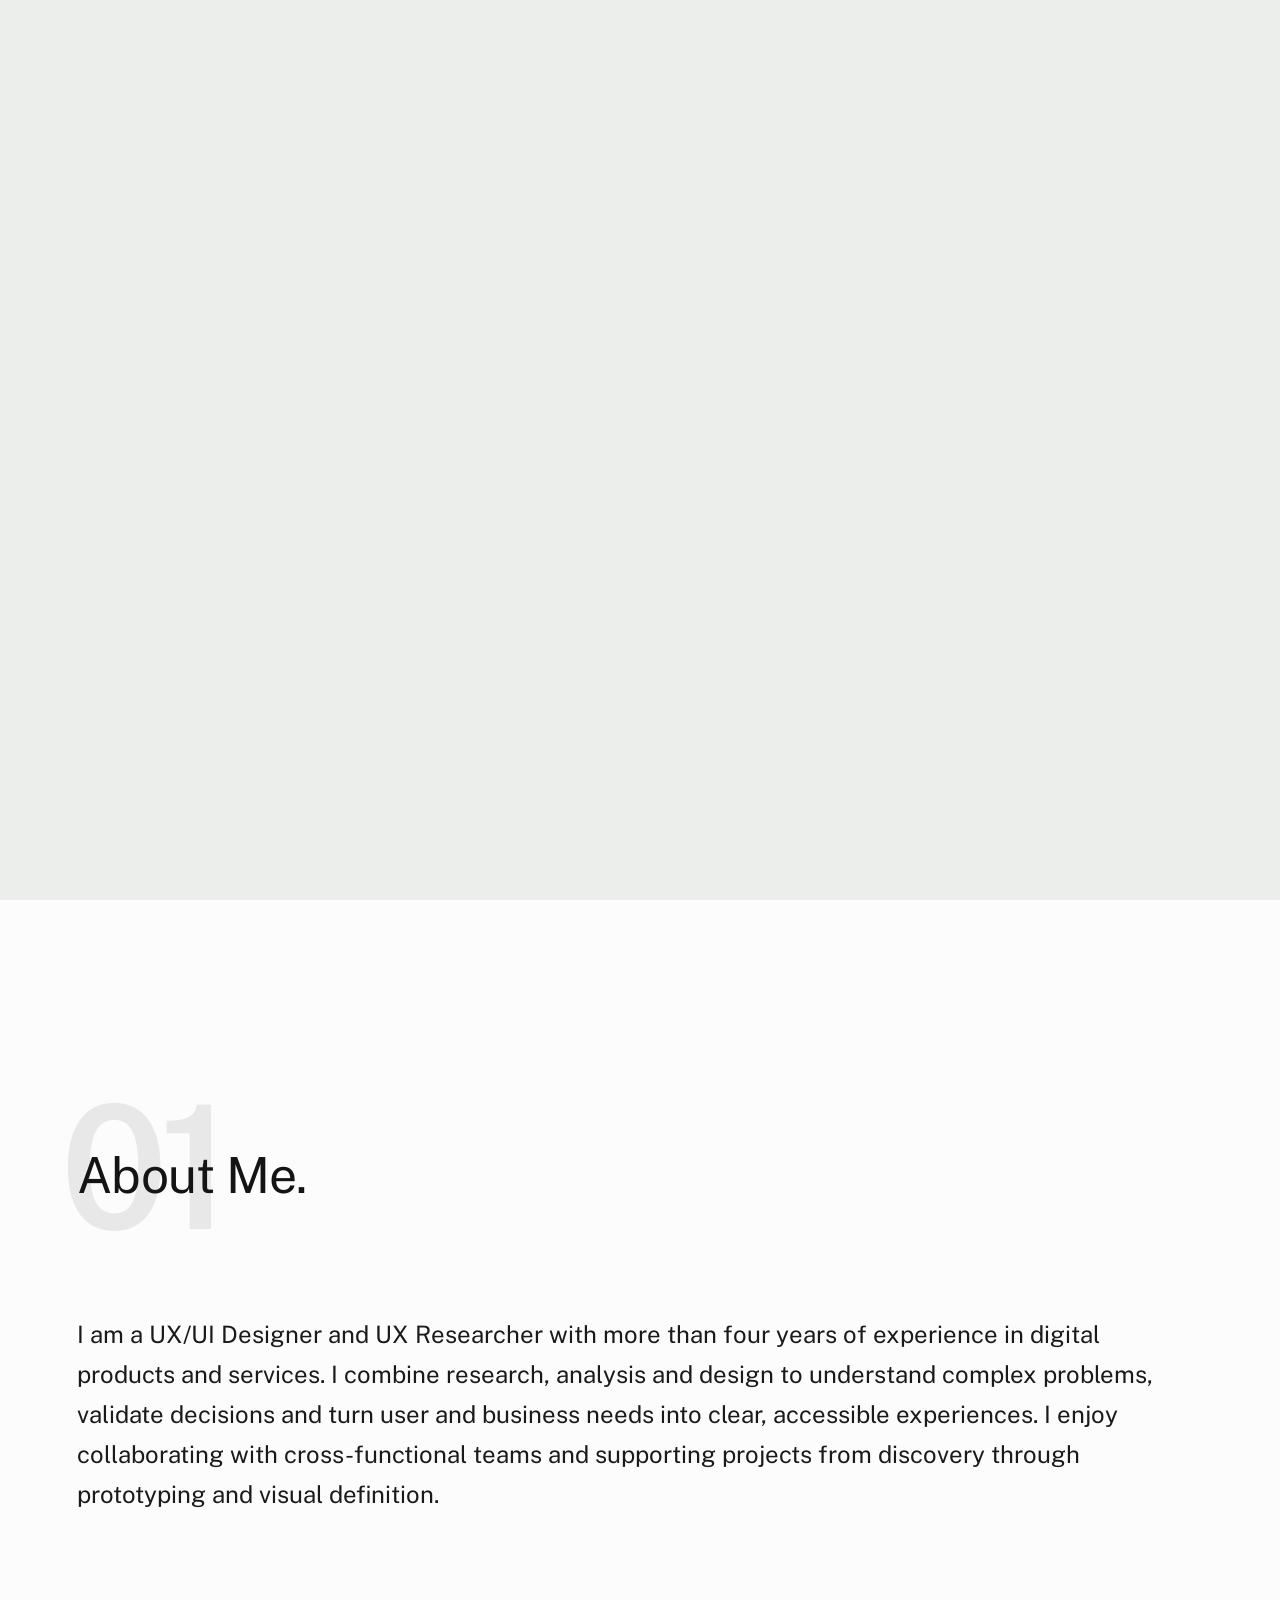
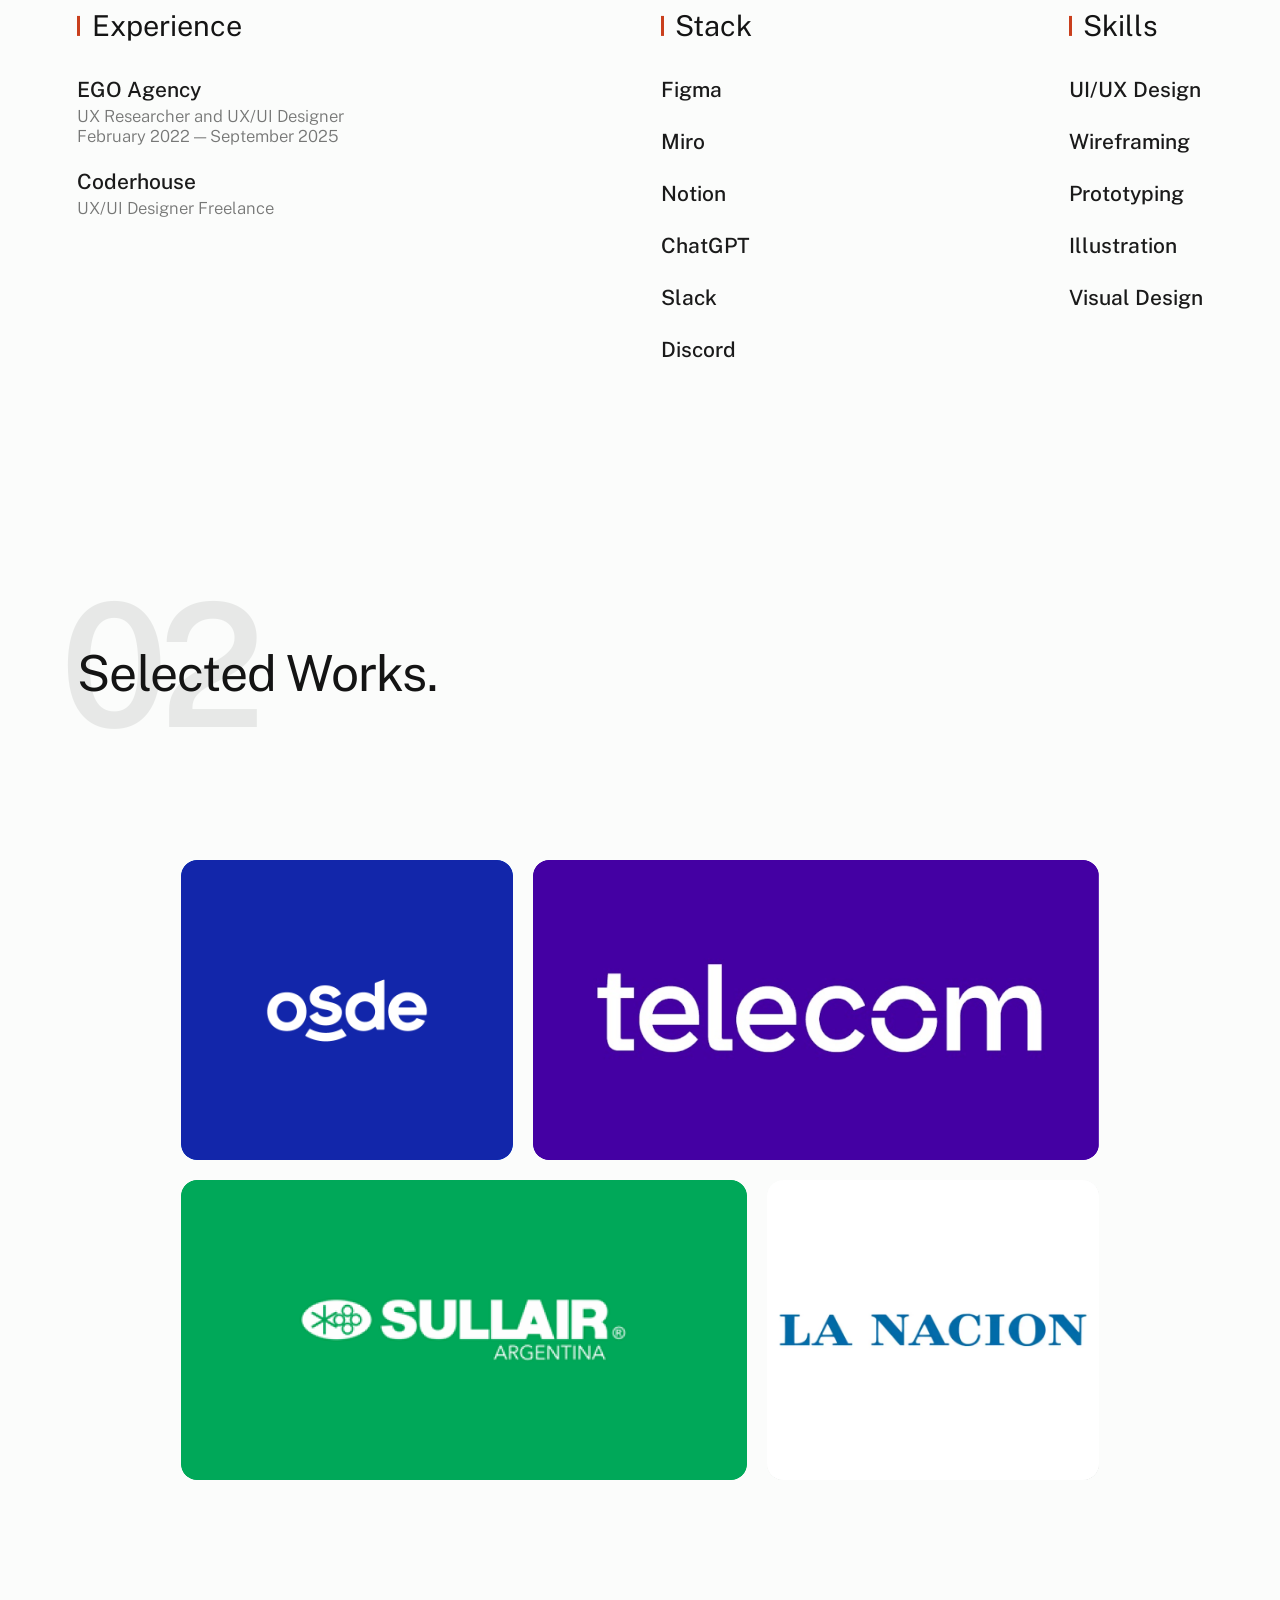
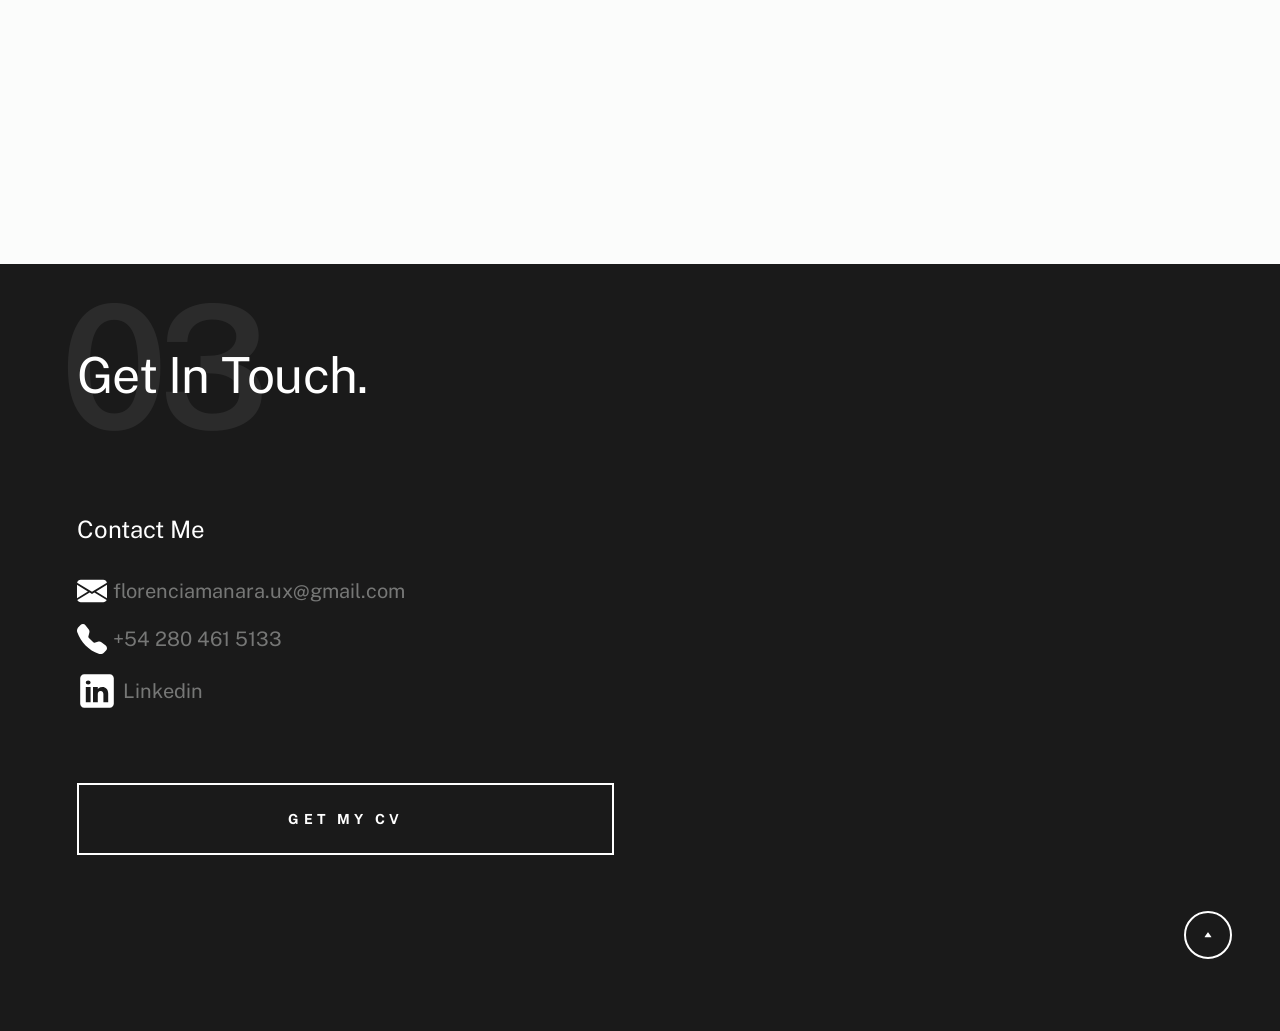
==== index-en.html @ 541b9299 "Agrega portfolio bilingue y actualiza experiencia" ====
<!doctype html>
<html lang="en" class="no-js">
  <head>
    <!--- basic page needs
    ================================================== -->
    <meta charset="utf-8" />
    <meta name="viewport" content="width=device-width, initial-scale=1" />
    <meta name="description" content="Portfolio of Florencia Manara, UX/UI Designer and UX Researcher. Case studies for OSDE, Telecom and Sullair." />
    <title>Florencia Manara — UX/UI Designer and UX Researcher</title>
    <link rel="alternate" hreflang="es" href="index.html" />
    <link rel="alternate" hreflang="en" href="index-en.html" />

    <script>
      document.documentElement.classList.remove("no-js");
      document.documentElement.classList.add("js");
    </script>

    <!-- CSS
    ================================================== -->
    <link rel="stylesheet" href="css/vendor.css" />
    <link rel="stylesheet" href="css/styles.css" />

    <!-- favicons
    ================================================== -->
    <link rel="apple-touch-icon" sizes="180x180" href="apple-touch-icon.png" />
    <link rel="icon" type="image/png" sizes="32x32" href="favicon-32x32.png" />
    <link rel="icon" type="image/png" sizes="16x16" href="favicon-16x16.png" />
    <link rel="manifest" href="site.webmanifest" />
  </head>

  <body id="top">
    <!-- preloader
    ================================================== -->
    <div id="preloader">
      <div id="loader" class="dots-fade">
        <div></div>
        <div></div>
        <div></div>
      </div>
    </div>

    <!-- page wrap
    ================================================== -->
    <div id="page" class="s-pagewrap">
      <!-- # site header 
        ================================================== -->
      <header class="s-header">
        <div class="row s-header__inner">
          <div class="s-header__block">
            <div class="s-header__logo"></div>

            <a class="s-header__menu-toggle" href="#0"><span>Menu</span></a>
          </div>
          <!-- end s-header__block -->

          <nav class="s-header__nav">
            <ul class="s-header__menu-links">
              <li class="current">
                <a class="smoothscroll" href="#intro">Intro</a>
              </li>
              <li><a class="smoothscroll" href="#about">About</a></li>
              <li><a class="smoothscroll" href="#works">Works</a></li>
              <li><a class="smoothscroll" href="#footer">Contact</a></li>
              <li class="language-switch" aria-label="Language"><a href="index.html" lang="es">ES</a><span aria-hidden="true">/</span><a href="index-en.html" lang="en" aria-current="page">EN</a></li>
            </ul>
            <!-- s-header__menu-links -->
          </nav>
          <!-- end s-header__nav -->
        </div>
        <!-- end s-header__inner -->
      </header>
      <!-- end s-header -->

      <!-- # intro
        ================================================== -->
      <section id="intro" class="s-intro target-section">
        <div class="row s-intro__content width-sixteen-col">
          <div class="column lg-12 s-intro__content-inner grid-block grid-16">
            <div class="s-intro__content-text">
              <div class="s-intro__content-pretitle text-pretitle">Hello</div>
              <h1 class="s-intro__content-title">
                I'm Florencia,<br />
                a UX/UI designer <br />
                and UX researcher.
              </h1>

              <div class="s-intro__content-btns">
                <a class="smoothscroll btn" href="#about">More About Me</a>
                <a class="smoothscroll btn btn--stroke" href="#footer"
                  >Get In Touch</a
                >
              </div>
              <!-- s-intro__content-btns -->
            </div>
            <!-- s-intro__content-text -->
          </div>
          <!-- s-intro__content-inner -->
        </div>
        <!-- s-intro__content -->

        <ul class="s-intro__social social-list">
          <li>
            <a href="https://www.linkedin.com/in/florencia-manara-fm/">
              <svg
                xmlns="http://www.w3.org/2000/svg"
                x="0px"
                y="0px"
                width="100"
                height="100"
                viewBox="0 0 50 50"
                style="fill: #ffffff"
              >
                <path
                  d="M41,4H9C6.24,4,4,6.24,4,9v32c0,2.76,2.24,5,5,5h32c2.76,0,5-2.24,5-5V9C46,6.24,43.76,4,41,4z M17,20v19h-6V20H17z M11,14.47c0-1.4,1.2-2.47,3-2.47s2.93,1.07,3,2.47c0,1.4-1.12,2.53-3,2.53C12.2,17,11,15.87,11,14.47z M39,39h-6c0,0,0-9.26,0-10 c0-2-1-4-3.5-4.04h-0.08C27,24.96,26,27.02,26,29c0,0.91,0,10,0,10h-6V20h6v2.56c0,0,1.93-2.56,5.81-2.56 c3.97,0,7.19,2.73,7.19,8.26V39z"
                ></path>
              </svg>
              <span class="u-screen-reader-text">Linkedin</span>
            </a>
          </li>
        </ul>
        <!-- end s-intro__social -->

        <div class="s-intro__content-media">
          <img src="images/portrait.png" alt="" />
        </div>
        <!-- s-intro__content-media -->

        <div class="s-intro__btn-download">
          <a
            href="images/resume_florencia_manara.pdf"
            class="btn btn--stroke btn--large u-fullwidth"
            download="Florencia Manara Resume UX/UI Designer"
            target="_blank"
            >Get My CV</a
          >
        </div>
        <!-- end s-intro__btn-download -->

        <div class="s-intro__scroll-down">
          <a href="#about" class="smoothscroll">
            <div class="scroll-icon">
              <svg
                xmlns="http://www.w3.org/2000/svg"
                width="24"
                height="24"
                viewBox="0 0 24 24"
                style="fill: rgba(0, 0, 0, 1); transform:; msfilter:"
              >
                <path
                  d="M11.178 19.569a.998.998 0 0 0 1.644 0l9-13A.999.999 0 0 0 21 5H3a1.002 1.002 0 0 0-.822 1.569l9 13z"
                ></path>
              </svg>
            </div>
            <span class="scroll-text u-screen-reader-text">Scroll Down</span>
          </a>
        </div>
        <!-- s-intro__scroll-down -->
      </section>
      <!-- end s-intro -->

      <!-- # about
        ================================================== -->
      <section id="about" class="s-about target-section">
        <div class="row s-about__content">
          <div class="column xl-12">
            <div class="section-header" data-num="01">
              <h2 class="text-display-title">About Me.</h2>
            </div>
            <!-- end section-header -->

            <p class="attention-getter">
              I am a UX/UI Designer and UX Researcher with more than four years of experience in digital products and services. I combine research, analysis and design to understand complex problems, validate decisions and turn user and business needs into clear, accessible experiences. I enjoy collaborating with cross-functional teams and supporting projects from discovery through prototyping and visual definition.
            </p>

            <div class="grid-list-items s-about__blocks list_items_skills">
              <div class="grid-list-items__item s-about__block">
                <h4 class="s-about__block-title">Experience</h4>
                <ul class="s-about__list">
                  <li>
                    EGO Agency
                    <span>UX Researcher and UX/UI Designer</span>
                    <span>February 2022 — September 2025</span>
                  </li>
                  <li>
                    Coderhouse
                    <span>UX/UI Designer Freelance</span>
                  </li>
                </ul>
              </div>

              <div class="grid-list-items__item s-about__block">
                <h4 class="s-about__block-title">Stack</h4>

                <ul class="s-about__list">
                  <li>Figma</li>
                  <li>Miro</li>
                  <li>Notion</li>
                  <li>ChatGPT</li>
                  <li>Slack</li>
                  <li>Discord</li>
                </ul>
              </div>

              <div class="grid-list-items__item s-about__block">
                <h4 class="s-about__block-title">Skills</h4>

                <ul class="s-about__list">
                  <li>UI/UX Design</li>
                  <li>Wireframing</li>
                  <li>Prototyping</li>
                  <li>Illustration</li>
                  <li>Visual Design</li>
                </ul>
              </div>
              <!--end s-about__block -->
            </div>
            <!-- grid-list-items -->
          </div>
          <!--end column -->
        </div>
        <!--end s-about__content -->
      </section>
      <!-- end s-about -->

      <!-- # works
        ================================================== -->
      <section id="works" class="s-works target-section">
        <div class="row">
          <div class="column xl-12">
            <div class="section-header" data-num="02">
              <h2 class="text-display-title">Selected Works.</h2>
            </div>
            <!-- end section-header -->
          </div>
        </div>

        <div class="row folio-entries">
          <div class="column entry">
            <a href="osde-en.html" class="entry__link">
              <div class="entry__thumb">
                <img
                  src="images/folio/osde.png"
                  srcset="images/folio/osde.png 1x"
                  alt=""
                />
              </div>
              <div class="entry__info">
                <h4 class="entry__title">Osde</h4>
                <div class="entry__cat">UX/UI Design</div>
              </div>
            </a>
          </div>
          <!-- entry -->

          <div class="column entry">
            <a href="telecom-en.html" class="entry__link">
              <div class="entry__thumb">
                <img
                  src="images/folio/telecom.png"
                  srcset="images/folio/telecom.png 1x"
                  alt=""
                />
              </div>
              <div class="entry__info">
                <h4 class="entry__title">Telecom</h4>
                <div class="entry__cat">UX Design</div>
              </div>
            </a>
          </div>
          <!-- entry -->

          <div class="column entry">
            <a href="sullair-en.html" class="entry__link">
              <div class="entry__thumb">
                <img src="images/folio/sullair.png" alt="" />
              </div>
              <div class="entry__info">
                <h4 class="entry__title">Sullair</h4>
                <div class="entry__cat">UX/UI Design</div>
              </div>
            </a>
          </div>
          <!-- entry -->

          <div class="column entry">
            <a href="https://www.lanacion.com.ar/" class="entry__link">
              <div class="entry__thumb">
                <img src="images/folio/lanacion.png" alt="" />
              </div>
              <div class="entry__info">
                <h4 class="entry__title">La Nacion</h4>
                <div class="entry__cat">UX/UI Design - UX Research</div>
              </div>
            </a>
          </div>
          <!-- entry -->
        </div>
      </section>
      <!-- end s-works -->

      <!-- # footer 
        ================================================== -->
      <footer
        id="footer"
        class="s-footer target-section"
        style="padding-top: 60px"
      >
        <div class="row">
          <div class="column lg-12">
            <div class="section-header light-on-dark" data-num="03">
              <h2 class="text-display-title">Get In Touch.</h2>
            </div>
            <!-- end section-header -->
          </div>
        </div>

        <div class="row s-footer__content">
          <div class="column xl-6 md-12 s-footer__block s-footer__site-links">
            <div class="row">
              <div class="column xl-6 md-6 tab-12">
                <h5>Contact Me</h5>
                <ul class="link-list">
                  <li><a href="mailto:#0"></a></li>
                  <li style="padding-top: 16px">
                    <a
                      href="mailto:florenciamanara.ux@gmail.com"
                      style="display: flex; align-items: center; gap: 6px"
                    >
                      <img
                        src="images/icons/mail.svg"
                        alt="mail-icon"
                        height="30"
                        width="30"
                        display="inline"
                        style="margin-bottom: 0"
                      />
                      <span>florenciamanara.ux@gmail.com</span>
                    </a>
                  </li>
                  <li style="padding-top: 16px">
                    <a
                      href="#0"
                      style="display: flex; align-items: center; gap: 6px"
                    >
                      <img
                        src="images/icons/phone.svg"
                        alt="mail-icon"
                        height="30"
                        width="30"
                        style="margin-bottom: 0"
                      />

                      <span style="white-space: nowrap">+54 280 461 5133</span>
                    </a>
                  </li>
                  <li style="padding-top: 16px">
                    <a
                      href="https://www.linkedin.com/in/florencia-manara-fm/"
                      target="_blank"
                      style="display: flex; align-items: center; gap: 6px"
                    >
                      <svg
                        xmlns="http://www.w3.org/2000/svg"
                        x="0px"
                        y="0px"
                        width="40px"
                        height="40px"
                        viewBox="0 0 50 50"
                        style="fill: #ffffff; display: inline"
                      >
                        <path
                          d="M41,4H9C6.24,4,4,6.24,4,9v32c0,2.76,2.24,5,5,5h32c2.76,0,5-2.24,5-5V9C46,6.24,43.76,4,41,4z M17,20v19h-6V20H17z M11,14.47c0-1.4,1.2-2.47,3-2.47s2.93,1.07,3,2.47c0,1.4-1.12,2.53-3,2.53C12.2,17,11,15.87,11,14.47z M39,39h-6c0,0,0-9.26,0-10 c0-2-1-4-3.5-4.04h-0.08C27,24.96,26,27.02,26,29c0,0.91,0,10,0,10h-6V20h6v2.56c0,0,1.93-2.56,5.81-2.56 c3.97,0,7.19,2.73,7.19,8.26V39z"
                        ></path>
                      </svg>
                      <span>Linkedin</span>
                    </a>
                  </li>
                </ul>
              </div>
            </div>
          </div>
          <!-- end section-footer__site-links -->
        </div>
        <!-- end section-footer__content -->

        <div class="row s-footer__buttons">
          <div class="column xl-6 tab-12">
            <a
              href="images/resume_florencia_manara.pdf"
              class="btn btn--stroke btn--large u-fullwidth"
              download="Florencia Manara Resume UX/UI Designer"
              target="_blank"
              >Get My CV</a
            >
          </div>
        </div>
        <!-- end section-footer__buttons -->

        <div class="ss-go-top">
          <a class="smoothscroll" title="Back to Top" href="#top">
            <svg
              xmlns="http://www.w3.org/2000/svg"
              width="24"
              height="24"
              viewBox="0 0 24 24"
              style="fill: rgba(0, 0, 0, 1); transform:; msfilter:"
            >
              <path
                d="M5.536 21.886a1.004 1.004 0 0 0 1.033-.064l13-9a1 1 0 0 0 0-1.644l-13-9A1 1 0 0 0 5 3v18a1 1 0 0 0 .536.886z"
              ></path>
            </svg>
          </a>
          <span>Back To Top</span>
        </div>
        <!-- end ss-go-top -->
      </footer>
      <!-- end s-footer -->
    </div>
    <!-- end page-wrap -->

    <!-- Java Script
    ================================================== -->
    <script src="js/plugins.js"></script>
    <script src="js/main.js"></script>
  </body>
</html>
---- css/vendor.css ----
/* ===================================================================
 * Hudson Third-party Stylesheets
 * Template Ver. 1.0.0
 * 04-03-2023
 * -------------------------------------------------------------------
 *
 * TOC:
 * # PrismJS 
 * # Swiper
 * # GLightbox
 *
 * ------------------------------------------------------------------- */
 

/* ===================================================================
 * # PrismJS 1.20.0
 *   https://prismjs.com/download.html#themes=prism-okaidia&languages=markup+css+clike+javascript+markup-templating+php 
 *   
 *   okaidia theme for JavaScript, CSS and HTML
 *   Loosely based on Monokai textmate theme by http://www.monokai.nl/
 *   @author ocodia
 * ------------------------------------------------------------------- */
code[class*=language-],
pre[class*=language-] {
    color          : #f8f8f2;
    background     : none;
    text-shadow    : 0 1px rgba(0, 0, 0, 0.3);
    font-family    : var(--font-mono);
    font-size      : calc(var(--text-size) * 0.9444);
    text-align     : left;
    white-space    : pre;
    word-spacing   : normal;
    word-break     : normal;
    word-wrap      : normal;
    line-height    : var(--vspace-1);
    -moz-tab-size  : 4;
    -o-tab-size    : 4;
    tab-size       : 4;
    -webkit-hyphens: none;
    hyphens        : none;
}

/* Code blocks */
pre[class*=language-] {
    padding : var(--vspace-0_5) 0 var(--vspace-1);
    margin  : var(--vspace-1) 0;
    overflow: auto;
}

:not(pre)>code[class*=language-],
pre[class*=language-] {
    background: #272822;
}

/* Inline code */
:not(pre)>code[class*=language-] {
    padding    : 0.1em;
    white-space: normal;
}

.token.comment,
.token.prolog,
.token.doctype,
.token.cdata {
    color: slategray;
}

.token.punctuation {
    color: #f8f8f2;
}

.token.namespace {
    opacity: 0.7;
}

.token.property,
.token.tag,
.token.constant,
.token.symbol,
.token.deleted {
    color: #f92672;
}

.token.boolean,
.token.number {
    color: #ae81ff;
}

.token.selector,
.token.attr-name,
.token.string,
.token.char,
.token.builtin,
.token.inserted {
    color: #a6e22e;
}

.token.operator,
.token.entity,
.token.url,
.language-css .token.string,
.style .token.string,
.token.variable {
    color: #f8f8f2;
}

.token.atrule,
.token.attr-value,
.token.function,
.token.class-name {
    color: #e6db74;
}

.token.keyword {
    color: #66d9ef;
}

.token.regex,
.token.important {
    color: #fd971f;
}

.token.important,
.token.bold {
    font-weight: bold;
}

.token.italic {
    font-style: italic;
}

.token.entity {
    cursor: help;
}


/* ===================================================================
 * # Swiper 6.4.5
 *   Most modern mobile touch slider and framework with hardware accelerated transitions
 *   https://swiperjs.com
 *
 *   Copyright 2014-2020 Vladimir Kharlampidi
 *
 *   Released under the MIT License
 *
 *   Released on: December 18, 2020
 * ------------------------------------------------------------------- */
@font-face {
    font-family: "swiper-icons";
    src        : url("data:application/font-woff;charset=utf-8;base64, [base64]//wADZ2x5ZgAAAywAAADMAAAD2MHtryVoZWFkAAABbAAAADAAAAA2E2+eoWhoZWEAAAGcAAAAHwAAACQC9gDzaG10eAAAAigAAAAZAAAArgJkABFsb2NhAAAC0AAAAFoAAABaFQAUGG1heHAAAAG8AAAAHwAAACAAcABAbmFtZQAAA/gAAAE5AAACXvFdBwlwb3N0AAAFNAAAAGIAAACE5s74hXjaY2BkYGAAYpf5Hu/j+W2+MnAzMYDAzaX6QjD6/4//Bxj5GA8AuRwMYGkAPywL13jaY2BkYGA88P8Agx4j+/8fQDYfA1AEBWgDAIB2BOoAeNpjYGRgYNBh4GdgYgABEMnIABJzYNADCQAACWgAsQB42mNgYfzCOIGBlYGB0YcxjYGBwR1Kf2WQZGhhYGBiYGVmgAFGBiQQkOaawtDAoMBQxXjg/wEGPcYDDA4wNUA2CCgwsAAAO4EL6gAAeNpj2M0gyAACqxgGNWBkZ2D4/wMA+xkDdgAAAHjaY2BgYGaAYBkGRgYQiAHyGMF8FgYHIM3DwMHABGQrMOgyWDLEM1T9/w8UBfEMgLzE////P/5//f/V/xv+r4eaAAeMbAxwIUYmIMHEgKYAYjUcsDAwsLKxc3BycfPw8jEQA/[base64]/uznmfPFBNODM2K7MTQ45YEAZqGP81AmGGcF3iPqOop0r1SPTaTbVkfUe4HXj97wYE+yNwWYxwWu4v1ugWHgo3S1XdZEVqWM7ET0cfnLGxWfkgR42o2PvWrDMBSFj/IHLaF0zKjRgdiVMwScNRAoWUoH78Y2icB/yIY09An6AH2Bdu/UB+yxopYshQiEvnvu0dURgDt8QeC8PDw7Fpji3fEA4z/PEJ6YOB5hKh4dj3EvXhxPqH/SKUY3rJ7srZ4FZnh1PMAtPhwP6fl2PMJMPDgeQ4rY8YT6Gzao0eAEA409DuggmTnFnOcSCiEiLMgxCiTI6Cq5DZUd3Qmp10vO0LaLTd2cjN4fOumlc7lUYbSQcZFkutRG7g6JKZKy0RmdLY680CDnEJ+UMkpFFe1RN7nxdVpXrC4aTtnaurOnYercZg2YVmLN/d/gczfEimrE/fs/bOuq29Zmn8tloORaXgZgGa78yO9/cnXm2BpaGvq25Dv9S4E9+5SIc9PqupJKhYFSSl47+Qcr1mYNAAAAeNptw0cKwkAAAMDZJA8Q7OUJvkLsPfZ6zFVERPy8qHh2YER+3i/BP83vIBLLySsoKimrqKqpa2hp6+jq6RsYGhmbmJqZSy0sraxtbO3sHRydnEMU4uR6yx7JJXveP7WrDycAAAAAAAH//wACeNpjYGRgYOABYhkgZgJCZgZNBkYGLQZtIJsFLMYAAAw3ALgAeNolizEKgDAQBCchRbC2sFER0YD6qVQiBCv/H9ezGI6Z5XBAw8CBK/m5iQQVauVbXLnOrMZv2oLdKFa8Pjuru2hJzGabmOSLzNMzvutpB3N42mNgZGBg4GKQYzBhYMxJLMlj4GBgAYow/P/PAJJhLM6sSoWKfWCAAwDAjgbRAAB42mNgYGBkAIIbCZo5IPrmUn0hGA0AO8EFTQAA") format("woff");
    font-weight: 400;
    font-style : normal;
}

:root {
    --swiper-theme-color: #007aff;
}

.swiper-container {
    margin-left : auto;
    margin-right: auto;
    position    : relative;
    overflow    : hidden;
    list-style  : none;
    padding     : 0;
    /* Fix of Webkit flickering */
    z-index     : 1;
}

.swiper-container-vertical>.swiper-wrapper {
    flex-direction: column;
}

.swiper-wrapper {
    position           : relative;
    width              : 100%;
    height             : 100%;
    z-index            : 1;
    display            : flex;
    transition-property: transform;
    box-sizing         : content-box;
}

.swiper-container-android .swiper-slide,
.swiper-wrapper {
    transform: translate3d(0px, 0, 0);
}

.swiper-container-multirow>.swiper-wrapper {
    flex-wrap: wrap;
}

.swiper-container-multirow-column>.swiper-wrapper {
    flex-wrap     : wrap;
    flex-direction: column;
}

.swiper-container-free-mode>.swiper-wrapper {
    transition-timing-function: ease-out;
    margin                    : 0 auto;
}

.swiper-slide {
    flex-shrink        : 0;
    width              : 100%;
    height             : 100%;
    position           : relative;
    transition-property: transform;
}

.swiper-slide-invisible-blank {
    visibility: hidden;
}

/* Auto Height */
.swiper-container-autoheight,
.swiper-container-autoheight .swiper-slide {
    height: auto;
}

.swiper-container-autoheight .swiper-wrapper {
    align-items        : flex-start;
    transition-property: transform, height;
}

/* 3D Effects */
.swiper-container-3d {
    perspective: 1200px;
}

.swiper-container-3d .swiper-wrapper,
.swiper-container-3d .swiper-slide,
.swiper-container-3d .swiper-slide-shadow-left,
.swiper-container-3d .swiper-slide-shadow-right,
.swiper-container-3d .swiper-slide-shadow-top,
.swiper-container-3d .swiper-slide-shadow-bottom,
.swiper-container-3d .swiper-cube-shadow {
    transform-style: preserve-3d;
}

.swiper-container-3d .swiper-slide-shadow-left,
.swiper-container-3d .swiper-slide-shadow-right,
.swiper-container-3d .swiper-slide-shadow-top,
.swiper-container-3d .swiper-slide-shadow-bottom {
    position      : absolute;
    left          : 0;
    top           : 0;
    width         : 100%;
    height        : 100%;
    pointer-events: none;
    z-index       : 10;
}

.swiper-container-3d .swiper-slide-shadow-left {
    background-image: linear-gradient(to left, rgba(0, 0, 0, 0.5), rgba(0, 0, 0, 0));
}

.swiper-container-3d .swiper-slide-shadow-right {
    background-image: linear-gradient(to right, rgba(0, 0, 0, 0.5), rgba(0, 0, 0, 0));
}

.swiper-container-3d .swiper-slide-shadow-top {
    background-image: linear-gradient(to top, rgba(0, 0, 0, 0.5), rgba(0, 0, 0, 0));
}

.swiper-container-3d .swiper-slide-shadow-bottom {
    background-image: linear-gradient(to bottom, rgba(0, 0, 0, 0.5), rgba(0, 0, 0, 0));
}

/* CSS Mode */
.swiper-container-css-mode>.swiper-wrapper {
    overflow          : auto;
    scrollbar-width   : none;
    /* For Firefox */
    -ms-overflow-style: none;
    /* For Internet Explorer and Edge */
}

.swiper-container-css-mode>.swiper-wrapper::-webkit-scrollbar {
    display: none;
}

.swiper-container-css-mode>.swiper-wrapper>.swiper-slide {
    scroll-snap-align: start start;
}

.swiper-container-horizontal.swiper-container-css-mode>.swiper-wrapper {
    scroll-snap-type: x mandatory;
}

.swiper-container-vertical.swiper-container-css-mode>.swiper-wrapper {
    scroll-snap-type: y mandatory;
}

:root {
    --swiper-navigation-size : 44px;
    /*
    --swiper-navigation-color: var(--swiper-theme-color);
    */
}

.swiper-button-prev,
.swiper-button-next {
    position       : absolute;
    top            : 50%;
    width          : calc(var(--swiper-navigation-size) / 44 * 27);
    height         : var(--swiper-navigation-size);
    margin-top     : calc(-1 * var(--swiper-navigation-size) / 2);
    z-index        : 10;
    cursor         : pointer;
    display        : flex;
    align-items    : center;
    justify-content: center;
    color          : var(--swiper-navigation-color, var(--swiper-theme-color));
}

.swiper-button-prev.swiper-button-disabled,
.swiper-button-next.swiper-button-disabled {
    opacity       : 0.35;
    cursor        : auto;
    pointer-events: none;
}

.swiper-button-prev:after,
.swiper-button-next:after {
    font-family   : swiper-icons;
    font-size     : var(--swiper-navigation-size);
    text-transform: none !important;
    letter-spacing: 0;
    text-transform: none;
    font-variant  : initial;
    line-height   : 1;
}

.swiper-button-prev,
.swiper-container-rtl .swiper-button-next {
    left : 10px;
    right: auto;
}

.swiper-button-prev:after,
.swiper-container-rtl .swiper-button-next:after {
    content: "prev";
}

.swiper-button-next,
.swiper-container-rtl .swiper-button-prev {
    right: 10px;
    left : auto;
}

.swiper-button-next:after,
.swiper-container-rtl .swiper-button-prev:after {
    content: "next";
}

.swiper-button-prev.swiper-button-white,
.swiper-button-next.swiper-button-white {
    --swiper-navigation-color: #ffffff;
}

.swiper-button-prev.swiper-button-black,
.swiper-button-next.swiper-button-black {
    --swiper-navigation-color: #000000;
}

.swiper-button-lock {
    display: none;
}

:root {
    /*
    --swiper-pagination-color: var(--swiper-theme-color);
    */
}

.swiper-pagination {
    position  : absolute;
    text-align: center;
    transition: 300ms opacity;
    transform : translate3d(0, 0, 0);
    z-index   : 10;
}

.swiper-pagination.swiper-pagination-hidden {
    opacity: 0;
}

/* Common Styles */
.swiper-pagination-fraction,
.swiper-pagination-custom,
.swiper-container-horizontal>.swiper-pagination-bullets {
    bottom: 10px;
    left  : 0;
    width : 100%;
}

/* Bullets */
.swiper-pagination-bullets-dynamic {
    overflow : hidden;
    font-size: 0;
}

.swiper-pagination-bullets-dynamic .swiper-pagination-bullet {
    transform: scale(0.33);
    position : relative;
}

.swiper-pagination-bullets-dynamic .swiper-pagination-bullet-active {
    transform: scale(1);
}

.swiper-pagination-bullets-dynamic .swiper-pagination-bullet-active-main {
    transform: scale(1);
}

.swiper-pagination-bullets-dynamic .swiper-pagination-bullet-active-prev {
    transform: scale(0.66);
}

.swiper-pagination-bullets-dynamic .swiper-pagination-bullet-active-prev-prev {
    transform: scale(0.33);
}

.swiper-pagination-bullets-dynamic .swiper-pagination-bullet-active-next {
    transform: scale(0.66);
}

.swiper-pagination-bullets-dynamic .swiper-pagination-bullet-active-next-next {
    transform: scale(0.33);
}

.swiper-pagination-bullet {
    width        : 8px;
    height       : 8px;
    display      : inline-block;
    border-radius: 100%;
    background   : #000;
    opacity      : 0.2;
}

button.swiper-pagination-bullet {
    border            : none;
    margin            : 0;
    padding           : 0;
    box-shadow        : none;
    -webkit-appearance: none;
    -moz-appearance   : none;
    appearance        : none;
}

.swiper-pagination-clickable .swiper-pagination-bullet {
    cursor: pointer;
}

.swiper-pagination-bullet-active {
    opacity   : 1;
    background: var(--swiper-pagination-color, var(--swiper-theme-color));
}

.swiper-container-vertical>.swiper-pagination-bullets {
    right    : 10px;
    top      : 50%;
    transform: translate3d(0px, -50%, 0);
}

.swiper-container-vertical>.swiper-pagination-bullets .swiper-pagination-bullet {
    margin : 6px 0;
    display: block;
}

.swiper-container-vertical>.swiper-pagination-bullets.swiper-pagination-bullets-dynamic {
    top      : 50%;
    transform: translateY(-50%);
    width    : 8px;
}

.swiper-container-vertical>.swiper-pagination-bullets.swiper-pagination-bullets-dynamic .swiper-pagination-bullet {
    display   : inline-block;
    transition: 200ms transform, 200ms top;
}

.swiper-container-horizontal>.swiper-pagination-bullets .swiper-pagination-bullet {
    margin: 0 4px;
}

.swiper-container-horizontal>.swiper-pagination-bullets.swiper-pagination-bullets-dynamic {
    left       : 50%;
    transform  : translateX(-50%);
    white-space: nowrap;
}

.swiper-container-horizontal>.swiper-pagination-bullets.swiper-pagination-bullets-dynamic .swiper-pagination-bullet {
    transition: 200ms transform, 200ms left;
}

.swiper-container-horizontal.swiper-container-rtl>.swiper-pagination-bullets-dynamic .swiper-pagination-bullet {
    transition: 200ms transform, 200ms right;
}

/* Progress */
.swiper-pagination-progressbar {
    background: rgba(0, 0, 0, 0.25);
    position  : absolute;
}

.swiper-pagination-progressbar .swiper-pagination-progressbar-fill {
    background      : var(--swiper-pagination-color, var(--swiper-theme-color));
    position        : absolute;
    left            : 0;
    top             : 0;
    width           : 100%;
    height          : 100%;
    transform       : scale(0);
    transform-origin: left top;
}

.swiper-container-rtl .swiper-pagination-progressbar .swiper-pagination-progressbar-fill {
    transform-origin: right top;
}

.swiper-container-horizontal>.swiper-pagination-progressbar,
.swiper-container-vertical>.swiper-pagination-progressbar.swiper-pagination-progressbar-opposite {
    width : 100%;
    height: 4px;
    left  : 0;
    top   : 0;
}

.swiper-container-vertical>.swiper-pagination-progressbar,
.swiper-container-horizontal>.swiper-pagination-progressbar.swiper-pagination-progressbar-opposite {
    width : 4px;
    height: 100%;
    left  : 0;
    top   : 0;
}

.swiper-pagination-white {
    --swiper-pagination-color: #ffffff;
}

.swiper-pagination-black {
    --swiper-pagination-color: #000000;
}

.swiper-pagination-lock {
    display: none;
}

/* Scrollbar */
.swiper-scrollbar {
    border-radius   : 10px;
    position        : relative;
    -ms-touch-action: none;
    background      : rgba(0, 0, 0, 0.1);
}

.swiper-container-horizontal>.swiper-scrollbar {
    position: absolute;
    left    : 1%;
    bottom  : 3px;
    z-index : 50;
    height  : 5px;
    width   : 98%;
}

.swiper-container-vertical>.swiper-scrollbar {
    position: absolute;
    right   : 3px;
    top     : 1%;
    z-index : 50;
    width   : 5px;
    height  : 98%;
}

.swiper-scrollbar-drag {
    height       : 100%;
    width        : 100%;
    position     : relative;
    background   : rgba(0, 0, 0, 0.5);
    border-radius: 10px;
    left         : 0;
    top          : 0;
}

.swiper-scrollbar-cursor-drag {
    cursor: move;
}

.swiper-scrollbar-lock {
    display: none;
}

.swiper-zoom-container {
    width          : 100%;
    height         : 100%;
    display        : flex;
    justify-content: center;
    align-items    : center;
    text-align     : center;
}

.swiper-zoom-container>img,
.swiper-zoom-container>svg,
.swiper-zoom-container>canvas {
    max-width    : 100%;
    max-height   : 100%;
    -o-object-fit: contain;
    object-fit   : contain;
}

.swiper-slide-zoomed {
    cursor: move;
}

/* Preloader */
:root {
    /*
    --swiper-preloader-color: var(--swiper-theme-color);
    */
}

.swiper-lazy-preloader {
    width           : 42px;
    height          : 42px;
    position        : absolute;
    left            : 50%;
    top             : 50%;
    margin-left     : -21px;
    margin-top      : -21px;
    z-index         : 10;
    transform-origin: 50%;
    animation       : swiper-preloader-spin 1s infinite linear;
    box-sizing      : border-box;
    border          : 4px solid var(--swiper-preloader-color, var(--swiper-theme-color));
    border-radius   : 50%;
    border-top-color: transparent;
}

.swiper-lazy-preloader-white {
    --swiper-preloader-color: #fff;
}

.swiper-lazy-preloader-black {
    --swiper-preloader-color: #000;
}

@keyframes swiper-preloader-spin {
    100% {
        transform: rotate(360deg);
    }
}

/* a11y */
.swiper-container .swiper-notification {
    position      : absolute;
    left          : 0;
    top           : 0;
    pointer-events: none;
    opacity       : 0;
    z-index       : -1000;
}

.swiper-container-fade.swiper-container-free-mode .swiper-slide {
    transition-timing-function: ease-out;
}

.swiper-container-fade .swiper-slide {
    pointer-events     : none;
    transition-property: opacity;
}

.swiper-container-fade .swiper-slide .swiper-slide {
    pointer-events: none;
}

.swiper-container-fade .swiper-slide-active,
.swiper-container-fade .swiper-slide-active .swiper-slide-active {
    pointer-events: auto;
}

.swiper-container-cube {
    overflow: visible;
}

.swiper-container-cube .swiper-slide {
    pointer-events             : none;
    -webkit-backface-visibility: hidden;
    backface-visibility        : hidden;
    z-index                    : 1;
    visibility                 : hidden;
    transform-origin           : 0 0;
    width                      : 100%;
    height                     : 100%;
}

.swiper-container-cube .swiper-slide .swiper-slide {
    pointer-events: none;
}

.swiper-container-cube.swiper-container-rtl .swiper-slide {
    transform-origin: 100% 0;
}

.swiper-container-cube .swiper-slide-active,
.swiper-container-cube .swiper-slide-active .swiper-slide-active {
    pointer-events: auto;
}

.swiper-container-cube .swiper-slide-active,
.swiper-container-cube .swiper-slide-next,
.swiper-container-cube .swiper-slide-prev,
.swiper-container-cube .swiper-slide-next+.swiper-slide {
    pointer-events: auto;
    visibility    : visible;
}

.swiper-container-cube .swiper-slide-shadow-top,
.swiper-container-cube .swiper-slide-shadow-bottom,
.swiper-container-cube .swiper-slide-shadow-left,
.swiper-container-cube .swiper-slide-shadow-right {
    z-index                    : 0;
    -webkit-backface-visibility: hidden;
    backface-visibility        : hidden;
}

.swiper-container-cube .swiper-cube-shadow {
    position  : absolute;
    left      : 0;
    bottom    : 0px;
    width     : 100%;
    height    : 100%;
    background: #000;
    opacity   : 0.6;
    filter    : blur(50px);
    z-index   : 0;
}

.swiper-container-flip {
    overflow: visible;
}

.swiper-container-flip .swiper-slide {
    pointer-events             : none;
    -webkit-backface-visibility: hidden;
    backface-visibility        : hidden;
    z-index                    : 1;
}

.swiper-container-flip .swiper-slide .swiper-slide {
    pointer-events: none;
}

.swiper-container-flip .swiper-slide-active,
.swiper-container-flip .swiper-slide-active .swiper-slide-active {
    pointer-events: auto;
}

.swiper-container-flip .swiper-slide-shadow-top,
.swiper-container-flip .swiper-slide-shadow-bottom,
.swiper-container-flip .swiper-slide-shadow-left,
.swiper-container-flip .swiper-slide-shadow-right {
    z-index                    : 0;
    -webkit-backface-visibility: hidden;
    backface-visibility        : hidden;
}


/* ==========================================================================
 * # GLightbox
 *
 * GLightbox 3.2.0
 * https://biati-digital.github.io/glightbox/
 * -------------------------------------------------------------------------- 
 */
.glightbox-container {
    width                      : 100%;
    height                     : 100%;
    position                   : fixed;
    top                        : 0;
    left                       : 0;
    z-index                    : 999999 !important;
    overflow                   : hidden;
    touch-action               : none;
    -webkit-text-size-adjust   : 100%;
    -moz-text-size-adjust      : 100%;
    text-size-adjust           : 100%;
    -webkit-backface-visibility: hidden;
    backface-visibility        : hidden;
    outline                    : none;
}

.glightbox-container.inactive {
    display: none;
}

.glightbox-container .gcontainer {
    position: relative;
    width   : 100%;
    height  : 100%;
    z-index : 9999;
    overflow: hidden;
}

.glightbox-container .gslider {
    transition     : transform 0.4s ease;
    height         : 100%;
    left           : 0;
    top            : 0;
    width          : 100%;
    position       : relative;
    overflow       : hidden;
    display        : flex !important;
    justify-content: center;
    align-items    : center;
    transform      : translate3d(0, 0, 0);
}

.glightbox-container .gslide {
    width              : 100%;
    position           : absolute;
    -webkit-user-select: none;
    -moz-user-select   : none;
    user-select        : none;
    display            : flex;
    align-items        : center;
    justify-content    : center;
    opacity            : 0;
}

.glightbox-container .gslide.current {
    opacity : 1;
    z-index : 99999;
    position: relative;
}

.glightbox-container .gslide.prev {
    opacity: 1;
    z-index: 9999;
}

.glightbox-container .gslide-inner-content {
    width: 100%;
}

.glightbox-container .ginner-container {
    position       : relative;
    width          : 100%;
    display        : flex;
    justify-content: center;
    flex-direction : column;
    max-width      : 100%;
    margin         : auto;
    height         : 100vh;
}

.glightbox-container .ginner-container.gvideo-container {
    width: 100%;
}

.glightbox-container .ginner-container.desc-bottom,
.glightbox-container .ginner-container.desc-top {
    flex-direction: column;
}

.glightbox-container .ginner-container.desc-left,
.glightbox-container .ginner-container.desc-right {
    max-width: 100% !important;
}

.gslide iframe,
.gslide video {
    outline                   : none !important;
    border                    : none;
    min-height                : 165px;
    -webkit-overflow-scrolling: touch;
    touch-action              : auto;
}

.gslide:not(.current) {
    pointer-events: none;
}

.gslide-image {
    align-items: center;
}

.gslide-image img {
    max-height         : 100vh;
    display            : block;
    padding            : 0;
    float              : none;
    outline            : none;
    border             : none;
    -webkit-user-select: none;
    -moz-user-select   : none;
    user-select        : none;
    max-width          : 100vw;
    width              : auto;
    height             : auto;
    -o-object-fit      : cover;
    object-fit         : cover;
    touch-action       : none;
    margin             : auto;
    min-width          : 200px;
}

.desc-top .gslide-image img,
.desc-bottom .gslide-image img {
    width: auto;
}

.desc-left .gslide-image img,
.desc-right .gslide-image img {
    width    : auto;
    max-width: 100%;
}

.gslide-image img.zoomable {
    position: relative;
}

.gslide-image img.dragging {
    cursor    : grabbing !important;
    transition: none;
}

.gslide-video {
    position : relative;
    max-width: 100vh;
    width    : 100% !important;
}

.gslide-video .plyr__poster-enabled.plyr--loading .plyr__poster {
    display: none;
}

.gslide-video .gvideo-wrapper {
    width       : 100%;
    /* max-width: 160vmin; */
    margin      : auto;
}

.gslide-video::before {
    content   : "";
    position  : absolute;
    width     : 100%;
    height    : 100%;
    background: rgba(255, 0, 0, 0.34);
    display   : none;
}

.gslide-video.playing::before {
    display: none;
}

.gslide-video.fullscreen {
    max-width: 100% !important;
    min-width: 100%;
    height   : 75vh;
}

.gslide-video.fullscreen video {
    max-width: 100% !important;
    width    : 100% !important;
}

.gslide-inline {
    background: #fff;
    text-align: left;
    max-height: calc(100vh - 40px);
    overflow  : auto;
    max-width : 100%;
    margin    : auto;
}

.gslide-inline .ginlined-content {
    padding: 20px;
    width  : 100%;
}

.gslide-inline .dragging {
    cursor    : grabbing !important;
    transition: none;
}

.ginlined-content {
    overflow: auto;
    display : block !important;
    opacity : 1;
}

.gslide-external {
    display   : flex;
    width     : 100%;
    min-width : 100%;
    background: #fff;
    padding   : 0;
    overflow  : auto;
    max-height: 75vh;
    height    : 100%;
}

.gslide-media {
    display: flex;
    width  : auto;
}

.zoomed .gslide-media {
    box-shadow: none !important;
}

.desc-top .gslide-media,
.desc-bottom .gslide-media {
    margin        : 0 auto;
    flex-direction: column;
}

.gslide-description {
    position: relative;
    flex    : 1 0 100%;
}

.gslide-description.description-left,
.gslide-description.description-right {
    max-width: 100%;
}

.gslide-description.description-bottom,
.gslide-description.description-top {
    margin: 0 auto;
    width : 100%;
}

.gslide-description p {
    margin-bottom: 12px;
}

.gslide-description p:last-child {
    margin-bottom: 0;
}

.zoomed .gslide-description {
    display: none;
}

.glightbox-button-hidden {
    display: none;
}

/*
 * Description for mobiles
 * something like facebook does the description
 * for the photos
*/
.glightbox-mobile .glightbox-container .gslide-description {
    height        : auto !important;
    width         : 100%;
    position      : absolute;
    bottom        : 0;
    padding       : 19px 11px;
    max-width     : 100vw !important;
    order         : 2 !important;
    max-height    : 78vh;
    overflow      : auto !important;
    background    : linear-gradient(to bottom, rgba(0, 0, 0, 0) 0%, rgba(0, 0, 0, 0.75) 100%);
    transition    : opacity 0.3s linear;
    padding-bottom: 50px;
}

.glightbox-mobile .glightbox-container .gslide-title {
    color    : #fff;
    font-size: 1em;
}

.glightbox-mobile .glightbox-container .gslide-desc {
    color: #a1a1a1;
}

.glightbox-mobile .glightbox-container .gslide-desc a {
    color      : #fff;
    font-weight: bold;
}

.glightbox-mobile .glightbox-container .gslide-desc * {
    color: inherit;
}

.glightbox-mobile .glightbox-container .gslide-desc .desc-more {
    color  : #fff;
    opacity: 0.4;
}

.gdesc-open .gslide-media {
    transition: opacity 0.5s ease;
    opacity   : 0.4;
}

.gdesc-open .gdesc-inner {
    padding-bottom: 30px;
}

.gdesc-closed .gslide-media {
    transition: opacity 0.5s ease;
    opacity   : 1;
}

.greset {
    transition: all 0.3s ease;
}

.gabsolute {
    position: absolute;
}

.grelative {
    position: relative;
}

.glightbox-desc {
    display: none !important;
}

.glightbox-open {
    overflow: hidden;
}

.gloader {
    height            : 25px;
    width             : 25px;
    animation         : lightboxLoader 0.8s infinite linear;
    border            : 2px solid #fff;
    border-right-color: transparent;
    border-radius     : 50%;
    position          : absolute;
    display           : block;
    z-index           : 9999;
    left              : 0;
    right             : 0;
    margin            : 0 auto;
    top               : 47%;
}

.goverlay {
    width      : 100%;
    height     : calc(100vh + 1px);
    position   : fixed;
    top        : -1px;
    left       : 0;
    background : #000;
    will-change: opacity;
}

.glightbox-mobile .goverlay {
    background: #000;
}

.gprev,
.gnext,
.gclose {
    z-index        : 99999;
    cursor         : pointer;
    width          : 26px;
    height         : 44px;
    border         : none;
    display        : flex;
    justify-content: center;
    align-items    : center;
    flex-direction : column;
}

.gprev svg,
.gnext svg,
.gclose svg {
    display: block;
    width  : 25px;
    height : auto;
    margin : 0;
    padding: 0;
}

.gprev.disabled,
.gnext.disabled,
.gclose.disabled {
    opacity: 0.2;
}

.gprev .garrow,
.gnext .garrow,
.gclose .garrow {
    stroke: #fff;
}

.gbtn.focused {
    outline: 2px solid #0f3d81;
}

iframe.wait-autoplay {
    opacity: 0;
}

.glightbox-closing .gnext,
.glightbox-closing .gprev,
.glightbox-closing .gclose {
    opacity: 0 !important;
}

/*Skin */
.glightbox-clean .gslide-description {
    background: #fff;
}

.glightbox-clean .gdesc-inner {
    padding: 22px 20px;
}

.glightbox-clean .gslide-title {
    font-size    : 1em;
    font-weight  : normal;
    font-family  : arial;
    color        : #000;
    margin-bottom: 19px;
    line-height  : 1.4em;
}

.glightbox-clean .gslide-desc {
    font-size    : 0.86em;
    margin-bottom: 0;
    font-family  : arial;
    line-height  : 1.4em;
}

.glightbox-clean .gslide-video {
    background: #000;
}

.glightbox-clean .gprev,
.glightbox-clean .gnext,
.glightbox-clean .gclose {
    background-color: rgba(0, 0, 0, 0.75);
    border-radius   : 4px;
}

.glightbox-clean .gprev path,
.glightbox-clean .gnext path,
.glightbox-clean .gclose path {
    fill: #fff;
}

.glightbox-clean .gprev {
    position: absolute;
    top     : -100%;
    left    : 30px;
    width   : 40px;
    height  : 50px;
}

.glightbox-clean .gnext {
    position: absolute;
    top     : -100%;
    right   : 30px;
    width   : 40px;
    height  : 50px;
}

.glightbox-clean .gclose {
    width   : 35px;
    height  : 35px;
    top     : 15px;
    right   : 10px;
    position: absolute;
}

.glightbox-clean .gclose svg {
    width : 18px;
    height: auto;
}

.glightbox-clean .gclose:hover {
    opacity: 1;
}

/*CSS Animations*/
.gfadeIn {
    animation: gfadeIn 0.5s ease;
}

.gfadeOut {
    animation: gfadeOut 0.5s ease;
}

.gslideOutLeft {
    animation: gslideOutLeft 0.3s ease;
}

.gslideInLeft {
    animation: gslideInLeft 0.3s ease;
}

.gslideOutRight {
    animation: gslideOutRight 0.3s ease;
}

.gslideInRight {
    animation: gslideInRight 0.3s ease;
}

.gzoomIn {
    animation: gzoomIn 0.5s ease;
}

.gzoomOut {
    animation: gzoomOut 0.5s ease;
}

@keyframes lightboxLoader {
    0% {
        transform: rotate(0deg);
    }

    100% {
        transform: rotate(360deg);
    }
}

@keyframes gfadeIn {
    from {
        opacity: 0;
    }

    to {
        opacity: 1;
    }
}

@keyframes gfadeOut {
    from {
        opacity: 1;
    }

    to {
        opacity: 0;
    }
}

@keyframes gslideInLeft {
    from {
        opacity  : 0;
        transform: translate3d(-60%, 0, 0);
    }

    to {
        visibility: visible;
        transform : translate3d(0, 0, 0);
        opacity   : 1;
    }
}

@keyframes gslideOutLeft {
    from {
        opacity   : 1;
        visibility: visible;
        transform : translate3d(0, 0, 0);
    }

    to {
        transform : translate3d(-60%, 0, 0);
        opacity   : 0;
        visibility: hidden;
    }
}

@keyframes gslideInRight {
    from {
        opacity   : 0;
        visibility: visible;
        transform : translate3d(60%, 0, 0);
    }

    to {
        transform: translate3d(0, 0, 0);
        opacity  : 1;
    }
}

@keyframes gslideOutRight {
    from {
        opacity   : 1;
        visibility: visible;
        transform : translate3d(0, 0, 0);
    }

    to {
        transform: translate3d(60%, 0, 0);
        opacity  : 0;
    }
}

@keyframes gzoomIn {
    from {
        opacity  : 0;
        transform: scale3d(0.3, 0.3, 0.3);
    }

    to {
        opacity: 1;
    }
}

@keyframes gzoomOut {
    from {
        opacity: 1;
    }

    50% {
        opacity  : 0;
        transform: scale3d(0.3, 0.3, 0.3);
    }

    to {
        opacity: 0;
    }
}

@media (min-width: 769px) {
    .glightbox-container .ginner-container {
        width         : auto;
        height        : auto;
        flex-direction: row;
    }

    .glightbox-container .ginner-container.desc-top .gslide-description {
        order: 0;
    }

    .glightbox-container .ginner-container.desc-top .gslide-image,
    .glightbox-container .ginner-container.desc-top .gslide-image img {
        order: 1;
    }

    .glightbox-container .ginner-container.desc-left .gslide-description {
        order: 0;
    }

    .glightbox-container .ginner-container.desc-left .gslide-image {
        order: 1;
    }

    .gslide-image img {
        max-height: 97vh;
        max-width : 100%;
    }

    .gslide-image img.zoomable {
        cursor: zoom-in;
    }

    .zoomed .gslide-image img.zoomable {
        cursor: grab;
    }

    .gslide-inline {
        max-height: 95vh;
    }

    .gslide-external {
        max-height: 100vh;
    }

    .gslide-description.description-left,
    .gslide-description.description-right {
        max-width: 275px;
    }

    .glightbox-open {
        height: auto;
    }

    .goverlay {
        background: rgba(0, 0, 0, 0.92);
    }

    .glightbox-clean .gslide-media {
        box-shadow: 1px 2px 9px 0px rgba(0, 0, 0, 0.65);
    }

    .glightbox-clean .description-left .gdesc-inner,
    .glightbox-clean .description-right .gdesc-inner {
        position  : absolute;
        height    : 100%;
        overflow-y: auto;
    }

    .glightbox-clean .gprev,
    .glightbox-clean .gnext,
    .glightbox-clean .gclose {
        background-color: rgba(0, 0, 0, 0.32);
    }

    .glightbox-clean .gprev:hover,
    .glightbox-clean .gnext:hover,
    .glightbox-clean .gclose:hover {
        background-color: rgba(0, 0, 0, 0.7);
    }

    .glightbox-clean .gprev {
        top: 45%;
    }

    .glightbox-clean .gnext {
        top: 45%;
    }
}

@media (min-width: 992px) {
    .glightbox-clean .gclose {
        right: 24px;
    }
}

@media screen and (max-height: 420px) {
    .goverlay {
        background: #000;
    }
}
---- css/styles.css ----
@charset "UTF-8";

/* =================================================================== 
 * Hudson Main Stylesheet
 * Template Ver. 1.0.0
 * 04-03-2023
 * ------------------------------------------------------------------
 *
 * TOC:
 * # SETTINGS
 *      ## fonts 
 *      ## colors
 *      ## spacing and typescale
 *      ## grid variables
 * # CSS RESET
 * # GRID
 * # BASE SETUP
 * # UTILITY CLASSES
 * # TYPOGRAPHY 
 *      ## base type styles
 *      ## additional typography & helper classes
 *      ## lists
 *      ## media 
 *      ## spacing
 * # PRELOADER
 *      ## page loaded
 * # FORM 
 *      ## style placeholder text
 * # BUTTONS
 * # TABLE
 * # COMPONENTS
 *      ## pagination
 *      ## alert box 
 *      ## skillbars
 *      ## stats tabs
 * # PROJECT-WIDE SHARED STYLES
 *      ## section header
 *      ## social list
 *      ## swiper overrides
 *      ## glightbox overrides
 * # GRID-BASED LAYOUTS
 *      ## grid block
 *      ## list grid
 * # PAGE WRAP
 * # SITE HEADER
 *      ## logo
 *      ## main navigation
 *      ## mobile menu toggle
 * # INTRO
 *      ## intro content
 *      ## intro btn cv download
 *      ## intro social
 *      ## intro scroll down
 *      ## intro transitions
 * # ABOUT
 *      ## about blocks
 * # WORKS
 *      ## folio entries 
 *      ## testimonials
 * # NUMBERS
 * # FOOTER
 *      ## copyright
 *      ## go top
 *
 * ------------------------------------------------------------------ */

/* ===================================================================
 * # SETTINGS
 *
 *
 * ------------------------------------------------------------------- */

/* ------------------------------------------------------------------- 
 * ## fonts 
 * ------------------------------------------------------------------- */
@import url("https://fonts.googleapis.com/css2?family=Castoro:ital@0;1&family=Public+Sans:ital,wght@0,300;0,400;0,500;0,600;0,700;1,300;1,400;1,500;1,600;1,700&display=swap");

:root {
  --font-1: "Public Sans", Sans-serif;
  --font-2: "Castoro", Serif;

  /* monospace
   */
  --font-mono: Consolas, "Andale Mono", Courier, "Courier New", monospace;
}

/* ------------------------------------------------------------------- 
 * ## colors
 * ------------------------------------------------------------------- */
:root {
  /* color-1(#C73E1D)
   * color-2(#2F352B)
   * color-3(#1A1A1A)
   */
  --color-1: hsla(12, 75%, 45%, 1);
  --color-2: hsla(96, 10%, 19%, 1);
  --color-3: hsla(0, 0%, 10%, 1);

  /* theme color variations
   */
  --color-1-lightest: hsla(12, 75%, 75%, 1);
  --color-1-lighter: hsla(12, 75%, 65%, 1);
  --color-1-light: hsla(12, 75%, 55%, 1);
  --color-1-dark: hsla(12, 75%, 35%, 1);
  --color-1-darker: hsla(12, 75%, 25%, 1);
  --color-1-darkest: hsla(12, 75%, 15%, 1);

  --color-2-lightest: hsla(96, 10%, 49%, 1);
  --color-2-lighter: hsla(96, 10%, 39%, 1);
  --color-2-light: hsla(96, 10%, 29%, 1);
  --color-2-dark: hsla(96, 10%, 10%, 1);
  --color-2-darker: hsla(96, 10%, 1%, 1);

  --color-3-light: hsla(0, 0%, 16%, 1);
  --color-3-dark: hsla(0, 0%, 8%, 1);

  /* feedback colors
   * color-error(#ffd1d2), color-success(#c8e675), 
   * color-info(#d7ecfb), color-notice(#fff099)
   */
  --color-error: hsla(359, 100%, 91%, 1);
  --color-success: hsla(76, 69%, 68%, 1);
  --color-info: hsla(205, 82%, 91%, 1);
  --color-notice: hsla(51, 100%, 80%, 1);
  --color-error-content: hsla(359, 50%, 50%, 1);
  --color-success-content: hsla(76, 29%, 28%, 1);
  --color-info-content: hsla(205, 32%, 31%, 1);
  --color-notice-content: hsla(51, 30%, 30%, 1);

  /* neutrals
   * generated using 
   * Tint & Shade Generator 
   * (https://maketintsandshades.com/)
   */
  --color-black: #000000;
  --color-gray-19: #181818;
  --color-gray-18: #2f302f;
  --color-gray-17: #474747;
  --color-gray-16: #5e5f5e;
  --color-gray-15: #767776;
  --color-gray-14: #8e8f8e;
  --color-gray-13: #a5a7a5;
  --color-gray-12: #bdbebd;
  --color-gray-11: #d4d6d4;
  --color-gray-10: #eceeec;
  --color-gray-9: #eef0ee;
  --color-gray-8: #f0f1f0;
  --color-gray-7: #f2f3f2;
  --color-gray-6: #f4f5f4;
  --color-gray-5: #f6f7f6;
  --color-gray-4: #f7f8f7;
  --color-gray-3: #f9faf9;
  --color-gray-2: #fbfcfb;
  --color-gray-1: #fbfcfb;
  --color-white: #ffffff;

  /* text
   */
  --color-text: var(--color-gray-19);
  --color-text-dark: var(--color-3-dark);
  --color-text-light: var(--color-gray-15);
  --color-placeholder: var(--color-gray-13);

  /* link
   */
  --color-link: var(--color-1);
  --color-link-hover: var(--color-2-lighter);
  --color-link-active: var(--color-2-lighter);

  /* buttons
   */
  --color-btn: var(--color-gray-10);
  --color-btn-text: var(--color-text);
  --color-btn-hover: var(--color-gray-11);
  --color-btn-hover-text: var(--color-text);
  --color-btn-primary: var(--color-1);
  --color-btn-primary-text: var(--color-white);
  --color-btn-primary-hover: var(--color-1-light);
  --color-btn-primary-hover-text: var(--color-white);
  --color-btn-stroke: var(--color-text-dark);
  --color-btn-stroke-text: var(--color-text-dark);
  --color-btn-stroke-hover: var(--color-text-dark);
  --color-btn-stroke-hover-text: var(--color-white);

  /* preloader
   */
  --color-preloader-bg: var(--color-gray-10);
  --color-loader: var(--color-3);
  --color-loader-light: var(--color-gray-14);

  /* others
   */
  --color-body-bg: var(--color-gray-1);
  --color-border: rgba(0, 0, 0, 0.1);
  --border-radius: 5px;
}

/* ------------------------------------------------------------------- 
 * ## spacing and typescale
 * ------------------------------------------------------------------- */
:root {
  /* spacing
   * base font size: 20px 
   * vertical space unit : 32px
   */
  --base-size: 62.5%;
  --multiplier: 1;
  --base-font-size: calc(2rem * var(--multiplier));
  --space: calc(3.2rem * var(--multiplier));

  /* vertical spacing 
   */
  --vspace-0_125: calc(0.125 * var(--space));
  --vspace-0_25: calc(0.25 * var(--space));
  --vspace-0_375: calc(0.375 * var(--space));
  --vspace-0_5: calc(0.5 * var(--space));
  --vspace-0_625: calc(0.625 * var(--space));
  --vspace-0_75: calc(0.75 * var(--space));
  --vspace-0_875: calc(0.875 * var(--space));
  --vspace-1: calc(var(--space));
  --vspace-1_25: calc(1.25 * var(--space));
  --vspace-1_5: calc(1.5 * var(--space));
  --vspace-1_75: calc(1.75 * var(--space));
  --vspace-2: calc(2 * var(--space));
  --vspace-2_5: calc(2.5 * var(--space));
  --vspace-3: calc(3 * var(--space));
  --vspace-3_5: calc(3.5 * var(--space));
  --vspace-4: calc(4 * var(--space));
  --vspace-4_5: calc(4.5 * var(--space));
  --vspace-5: calc(5 * var(--space));
  --vspace-5_5: calc(5.5 * var(--space));
  --vspace-6: calc(6 * var(--space));
  --vspace-6_5: calc(6.5 * var(--space));
  --vspace-7: calc(7 * var(--space));
  --vspace-7_5: calc(7.5 * var(--space));
  --vspace-8: calc(8 * var(--space));
  --vspace-8_5: calc(8.5 * var(--space));
  --vspace-9: calc(9 * var(--space));
  --vspace-9_5: calc(9.5 * var(--space));
  --vspace-10: calc(10 * var(--space));

  /* type scale
   * ratio 1        :2 | base: 20px
   * -------------------------------------------------------
   *
   * --text-huge-3    = (148.60px)
   * --text-huge-2    = (123.83px)
   * --text-huge-1    = (103.20px)
   * --text-display-3 = (86.00px)
   * --text-display-2 = (71.66px)
   * --text-display-1 = (59.72px)
   * --text-xxxl      = (49.77px)
   * --text-xxl       = (41.47px)
   * --text-xl        = (34.56px)
   * --text-lg        = (28.80px)
   * --text-md        = (24.00px)
   * --text-size      = (20.00px) BASE
   * --text-sm        = (16.67px)
   * --text-xs        = (13.89px)
   *
   * ---------------------------------------------------------
   */
  --text-scale-ratio: 1.2;
  --text-size: var(--base-font-size);
  --text-xs: calc(
    (var(--text-size) / var(--text-scale-ratio)) / var(--text-scale-ratio)
  );
  --text-sm: calc(var(--text-xs) * var(--text-scale-ratio));
  --text-md: calc(
    var(--text-sm) * var(--text-scale-ratio) * var(--text-scale-ratio)
  );
  --text-lg: calc(var(--text-md) * var(--text-scale-ratio));
  --text-xl: calc(var(--text-lg) * var(--text-scale-ratio));
  --text-xxl: calc(var(--text-xl) * var(--text-scale-ratio));
  --text-xxxl: calc(var(--text-xxl) * var(--text-scale-ratio));
  --text-display-1: calc(var(--text-xxxl) * var(--text-scale-ratio));
  --text-display-2: calc(var(--text-display-1) * var(--text-scale-ratio));
  --text-display-3: calc(var(--text-display-2) * var(--text-scale-ratio));
  --text-huge-1: calc(var(--text-display-3) * var(--text-scale-ratio));
  --text-huge-2: calc(var(--text-huge-1) * var(--text-scale-ratio));
  --text-huge-3: calc(var(--text-huge-2) * var(--text-scale-ratio));

  /* default button height
   */
  --vspace-btn: var(--vspace-1_75);
}

/* on mobile devices below 600px, change the value of '--multiplier' 
 * to adjust the values of base font size and vertical space unit.
 */
@media screen and (max-width: 600px) {
  :root {
    --multiplier: 0.9375;
  }
}

/* ------------------------------------------------------------------- 
 * ## grid variables
 * ------------------------------------------------------------------- */
:root {
  /* widths for rows and containers
   */
  --width-sixteen-cols: 1760px;
  --width-default: 1280px;
  --width-wide: 1600px;
  --width-wider: 1800px;
  --width-narrow: 1200px;
  --width-narrower: 1000px;
  --width-narrowest: 800px;
  --width-full: 100%;
  --width-grid-max: var(--width-default);

  /* gutter
   */
  --gutter: 2.6rem;
}

/* on large screen devices
 */
@media screen and (max-width: 1000px) {
  :root {
    --gutter: 2.2rem;
  }
}

/* on small devices
 */
@media screen and (max-width: 600px) {
  :root {
    --gutter: 1rem;
  }
}

/* ====================================================================
 * # CSS RESET
 *
 *
 * --------------------------------------------------------------------
 * http://meyerweb.com/eric/tools/css/reset/ 
 * v2.0 | 20110126
 * License: none (public domain)
 * -------------------------------------------------------------------- */
html,
body,
div,
span,
applet,
object,
iframe,
h1,
h2,
h3,
h4,
h5,
h6,
p,
blockquote,
pre,
a,
abbr,
acronym,
address,
big,
cite,
code,
del,
dfn,
em,
img,
ins,
kbd,
q,
s,
samp,
small,
strike,
strong,
sub,
sup,
tt,
var,
b,
u,
i,
center,
dl,
dt,
dd,
ol,
ul,
li,
fieldset,
form,
label,
legend,
table,
caption,
tbody,
tfoot,
thead,
tr,
th,
td,
article,
aside,
canvas,
details,
embed,
figure,
figcaption,
footer,
header,
hgroup,
menu,
nav,
output,
ruby,
section,
summary,
time,
mark,
audio,
video {
  margin: 0;
  padding: 0;
  border: 0;
  font-size: 100%;
  font: inherit;
  vertical-align: baseline;
}

/* HTML5 display-role reset for older browsers */
article,
aside,
details,
figcaption,
figure,
footer,
header,
hgroup,
menu,
nav,
section {
  display: block;
}

body {
  line-height: 1;
}

ol,
ul {
  list-style: none;
}

blockquote,
q {
  quotes: none;
}

blockquote:before,
blockquote:after,
q:before,
q:after {
  content: "";
  content: none;
}

table {
  border-collapse: collapse;
  border-spacing: 0;
}

/* ===================================================================
 * # GRID v5.0.0
 *
 *
 * -------------------------------------------------------------------
 * - Grid system based on the flex display property.
 *
 * - Grid breakpoints are based on MAXIMUM WIDTH media queries, 
 *   meaning they apply to that one breakpoint and ALL THOSE BELOW IT.
 *
 * - Grid columns without a specified width will automatically layout 
 *   as equal width columns.
 *
 * - On viewports 400px and below, all grid columns will stacked 
 *   vertically
 *
 * ------------------------------------------------------------------- */

/* row 
 */
.row {
  display: flex;
  flex-flow: row wrap;
  width: min(92%, var(--width-grid-max));
  margin: 0 auto;
}

.row .row {
  width: auto;
  margin-left: calc(var(--gutter) * -1);
  margin-right: calc(var(--gutter) * -1);
}

/* column
 */
.column {
  flex: 1;
  padding: 0 var(--gutter);
}

.collapse > .column,
.column.collapse {
  padding: 0;
}

/* row utility classes
 */
.row.row-wrap {
  flex-wrap: wrap;
}

.row.row-nowrap {
  flex-wrap: nowrap;
}

.row.row-y-top {
  align-items: flex-start;
}

.row.row-y-bottom {
  align-items: flex-end;
}

.row.row-y-center {
  align-items: center;
}

.row.row-stretch {
  align-items: stretch;
}

.row.row-baseline {
  align-items: baseline;
}

.row.row-x-left {
  justify-content: flex-start;
}

.row.row-x-right {
  justify-content: flex-end;
}

.row.row-x-center {
  justify-content: center;
}

.row.row-center {
  align-items: center;
  justify-content: center;
}

/* ------------------------- -------------------------------------------
 * ## extra large devices (1201px and above)
 * -------------------------------------------------------------------- */
.xl-1 {
  flex: none;
  width: 8.3333333333%;
}

.xl-2 {
  flex: none;
  width: 16.6666666667%;
}

.xl-3 {
  flex: none;
  width: 25%;
}

.xl-4 {
  flex: none;
  width: 33.3333333333%;
}

.xl-5 {
  flex: none;
  width: 41.6666666667%;
}

.xl-6 {
  flex: none;
  width: 50%;
}

.xl-7 {
  flex: none;
  width: 58.3333333333%;
}

.xl-8 {
  flex: none;
  width: 66.6666666667%;
}

.xl-9 {
  flex: none;
  width: 75%;
}

.xl-10 {
  flex: none;
  width: 83.3333333333%;
}

.xl-11 {
  flex: none;
  width: 91.6666666667%;
}

.xl-12 {
  flex: none;
  width: 100%;
}

/* --------------------------------------------------------------------
 * ## large devices (1001px to 1200px)
 * -------------------------------------------------------------------- */
@media screen and (max-width: 1200px) {
  .lg-1 {
    flex: none;
    width: 8.3333333333%;
  }

  .lg-2 {
    flex: none;
    width: 16.6666666667%;
  }

  .lg-3 {
    flex: none;
    width: 25%;
  }

  .lg-4 {
    flex: none;
    width: 33.3333333333%;
  }

  .lg-5 {
    flex: none;
    width: 41.6666666667%;
  }

  .lg-6 {
    flex: none;
    width: 50%;
  }

  .lg-7 {
    flex: none;
    width: 58.3333333333%;
  }

  .lg-8 {
    flex: none;
    width: 66.6666666667%;
  }

  .lg-9 {
    flex: none;
    width: 75%;
  }

  .lg-10 {
    flex: none;
    width: 83.3333333333%;
  }

  .lg-11 {
    flex: none;
    width: 91.6666666667%;
  }

  .lg-12 {
    flex: none;
    width: 100%;
  }
}

/* --------------------------------------------------------------------
 * ## medium devices (801px to 1000px)
 * -------------------------------------------------------------------- */
@media screen and (max-width: 1000px) {
  .md-1 {
    flex: none;
    width: 8.3333333333%;
  }

  .md-2 {
    flex: none;
    width: 16.6666666667%;
  }

  .md-3 {
    flex: none;
    width: 25%;
  }

  .md-4 {
    flex: none;
    width: 33.3333333333%;
  }

  .md-5 {
    flex: none;
    width: 41.6666666667%;
  }

  .md-6 {
    flex: none;
    width: 50%;
  }

  .md-7 {
    flex: none;
    width: 58.3333333333%;
  }

  .md-8 {
    flex: none;
    width: 66.6666666667%;
  }

  .md-9 {
    flex: none;
    width: 75%;
  }

  .md-10 {
    flex: none;
    width: 83.3333333333%;
  }

  .md-11 {
    flex: none;
    width: 91.6666666667%;
  }

  .md-12 {
    flex: none;
    width: 100%;
  }
}

/* --------------------------------------------------------------------
 * ## tablet devices (601px to 800px)  
 * -------------------------------------------------------------------- */
@media screen and (max-width: 800px) {
  .tab-1 {
    flex: none;
    width: 8.3333333333%;
  }

  .tab-2 {
    flex: none;
    width: 16.6666666667%;
  }

  .tab-3 {
    flex: none;
    width: 25%;
  }

  .tab-4 {
    flex: none;
    width: 33.3333333333%;
  }

  .tab-5 {
    flex: none;
    width: 41.6666666667%;
  }

  .tab-6 {
    flex: none;
    width: 50%;
  }

  .tab-7 {
    flex: none;
    width: 58.3333333333%;
  }

  .tab-8 {
    flex: none;
    width: 66.6666666667%;
  }

  .tab-9 {
    flex: none;
    width: 75%;
  }

  .tab-10 {
    flex: none;
    width: 83.3333333333%;
  }

  .tab-11 {
    flex: none;
    width: 91.6666666667%;
  }

  .tab-12 {
    flex: none;
    width: 100%;
  }
}

/* --------------------------------------------------------------------
 * ## mobile devices (401px to 600px)  
 * -------------------------------------------------------------------- */
@media screen and (max-width: 600px) {
  .row {
    width: 100%;
    padding-left: 6vw;
    padding-right: 6vw;
  }

  .row .row {
    padding-left: 0;
    padding-right: 0;
  }

  .mob-1 {
    flex: none;
    width: 8.3333333333%;
  }

  .mob-2 {
    flex: none;
    width: 16.6666666667%;
  }

  .mob-3 {
    flex: none;
    width: 25%;
  }

  .mob-4 {
    flex: none;
    width: 33.3333333333%;
  }

  .mob-5 {
    flex: none;
    width: 41.6666666667%;
  }

  .mob-6 {
    flex: none;
    width: 50%;
  }

  .mob-7 {
    flex: none;
    width: 58.3333333333%;
  }

  .mob-8 {
    flex: none;
    width: 66.6666666667%;
  }

  .mob-9 {
    flex: none;
    width: 75%;
  }

  .mob-10 {
    flex: none;
    width: 83.3333333333%;
  }

  .mob-11 {
    flex: none;
    width: 91.6666666667%;
  }

  .mob-12 {
    flex: none;
    width: 100%;
  }
}

/* --------------------------------------------------------------------
 * ## small mobile devices (up to 400px)
 * -------------------------------------------------------------------- */

/* stack columns vertically
 */
@media screen and (max-width: 400px) {
  .row .row {
    margin-left: 0;
    margin-right: 0;
  }

  .column {
    flex: none;
    width: 100%;
    margin-left: 0;
    margin-right: 0;
    padding: 0;
  }
}

/* --------------------------------------------------------------------
 * ## additional column stackpoints 
 * -------------------------------------------------------------------- */
@media screen and (max-width: 900px) {
  .stack-on-900 {
    flex: none;
    width: 100%;
    margin-left: 0;
    margin-right: 0;
  }
}

@media screen and (max-width: 700px) {
  .stack-on-700 {
    flex: none;
    width: 100%;
    margin-left: 0;
    margin-right: 0;
  }
}

@media screen and (max-width: 550px) {
  .stack-on-550 {
    flex: none;
    width: 100%;
    margin-left: 0;
    margin-right: 0;
  }
}

/* ===================================================================
 * # BASE SETUP
 *
 *
 * ------------------------------------------------------------------- */
html {
  font-size: var(--base-size);
  box-sizing: border-box;
}

*,
*::before,
*::after {
  box-sizing: inherit;
}

body {
  background-color: var(--color-body-bg);
  -webkit-overflow-scrolling: touch;
  -webkit-text-size-adjust: 100%;
  -webkit-font-smoothing: antialiased;
  -moz-osx-font-smoothing: grayscale;
}

p {
  font-size: inherit;
  text-rendering: optimizeLegibility;
}

a {
  text-decoration: none;
}

svg,
img,
video {
  max-width: 100%;
  height: auto;
}

pre {
  overflow: auto;
}

/* Remove margins and paddings for common elements 
 */
div,
dl,
dt,
dd,
ul,
ol,
li,
h1,
h2,
h3,
h4,
h5,
h6,
pre,
form,
p,
blockquote,
th,
td {
  margin: 0;
  padding: 0;
}

/* Remove default styles for input elements 
 */
input[type="email"],
input[type="number"],
input[type="search"],
input[type="text"],
input[type="tel"],
input[type="url"],
input[type="password"],
textarea {
  -webkit-appearance: none;
  -moz-appearance: none;
  appearance: none;
}

/* ===================================================================
 * # UTILITY CLASSES
 *
 *
 * ------------------------------------------------------------------- */

/* flex item alignment classes
 */
.u-flexitem-center {
  margin: auto;
  align-self: center;
}

.u-flexitem-left {
  margin-right: auto;
  align-self: center;
}

.u-flexitem-right {
  margin-left: auto;
  align-self: center;
}

.u-flexitem-x-center {
  margin-right: auto;
  margin-left: auto;
}

.u-flexitem-x-left {
  margin-right: auto;
}

.u-flexitem-x-right {
  margin-left: auto;
}

.u-flexitem-y-center {
  align-self: center;
}

.u-flexitem-y-top {
  align-self: flex-start;
}

.u-flexitem-y-bottom {
  align-self: flex-end;
}

/* misc helper classes
 */
.u-screen-reader-text {
  clip: rect(1px, 1px, 1px, 1px);
  -webkit-clip-path: inset(50%);
  clip-path: inset(50%);
  height: 1px;
  width: 1px;
  margin: -1px;
  overflow: hidden;
  padding: 0;
  border: 0;
  position: absolute;
  word-wrap: normal !important;
}

.u-clearfix:after {
  content: "";
  display: table;
  clear: both;
}

.u-flex-center {
  align-items: center;
  justify-content: center;
}

.u-hidden {
  display: none;
}

.u-invisible {
  visibility: hidden;
}

.u-antialiased {
  -webkit-font-smoothing: antialiased;
  -moz-osx-font-smoothing: grayscale;
}

.u-overflow-hidden {
  overflow: hidden;
}

.u-remove-top {
  margin-top: 0;
}

.u-remove-bottom {
  margin-bottom: 0;
}

.u-add-half-bottom {
  margin-bottom: var(--vspace-0_5);
}

.u-add-bottom {
  margin-bottom: var(--vspace-1);
}

.u-no-border {
  border: none;
}

.u-fullwidth {
  width: 100%;
}

.u-pull-left {
  float: left;
}

.u-pull-right {
  float: right;
}

/* ===================================================================
 * # TYPOGRAPHY 
 *
 *
 * ------------------------------------------------------------------- 
 * type scale - ratio 1:2 | base: 20px
 * -------------------------------------------------------------------
 *
 * --text-huge-3    = (148.60px)
 * --text-huge-2    = (123.83px)
 * --text-huge-1    = (103.20px)
 * --text-display-3 = (86.00px)
 * --text-display-2 = (71.66px)
 * --text-display-1 = (59.72px)
 * --text-xxxl      = (49.77px)
 * --text-xxl       = (41.47px)
 * --text-xl        = (34.56px)
 * --text-lg        = (28.80px)
 * --text-md        = (24.00px)
 * --text-size      = (20.00px) BASE
 * --text-sm        = (16.67px)
 * --text-xs        = (13.89px)
 *
 * -------------------------------------------------------------------- */

/* --------------------------------------------------------------------
 * ## base type styles
 * -------------------------------------------------------------------- */
body {
  font-family: var(--font-1);
  font-size: var(--base-font-size);
  font-weight: 400;
  line-height: var(--vspace-1);
  color: var(--color-text);
}

/* links
 */
a {
  color: var(--color-link);
  transition: all 0.3s ease-in-out;
}

a:focus,
a:hover,
a:active {
  color: var(--color-link-hover);
}

a:hover,
a:active {
  outline: 0;
}

/* headings
 */
h1,
h2,
h3,
h4,
h5,
h6,
.h1,
.h2,
.h3,
.h4,
.h5,
.h6 {
  font-family: var(--font-1);
  font-weight: 400;
  color: var(--color-text-dark);
  font-variant-ligatures: common-ligatures;
  text-rendering: optimizeLegibility;
}

h1,
.h1 {
  margin-top: var(--vspace-2_5);
  margin-bottom: var(--vspace-0_75);
}

h2,
.h2,
h3,
.h3,
h4,
.h4 {
  margin-top: var(--vspace-2);
  margin-bottom: var(--vspace-0_75);
}

h5,
.h5,
h6,
.h6 {
  margin-top: var(--vspace-1_75);
  margin-bottom: var(--vspace-0_5);
}

h1,
.h1 {
  font-size: var(--text-display-2);
  line-height: calc(2.25 * var(--space));
  letter-spacing: -0.02em;
}

@media screen and (max-width: 500px) {
  h1,
  .h1 {
    font-size: var(--text-xxxl);
    line-height: calc(1.625 * var(--space));
  }
}

h2,
.h2 {
  font-size: var(--text-xxl);
  line-height: calc(1.375 * var(--space));
  letter-spacing: -0.02em;
}

h3,
.h3 {
  font-size: var(--text-xl);
  line-height: calc(1.125 * var(--space));
}

h4,
.h4 {
  font-size: var(--text-lg);
  line-height: var(--vspace-1);
}

h5,
.h5 {
  font-size: var(--text-md);
  line-height: var(--vspace-0_875);
}

h6,
.h6 {
  font-family: var(--font-1);
  font-weight: 600;
  font-size: var(--text-sm);
  line-height: var(--vspace-0_75);
  text-transform: uppercase;
  letter-spacing: 0.25rem;
}

/* emphasis, italic,
 * strong, bold and small text
 */
em,
i,
strong,
b {
  font-size: inherit;
  line-height: inherit;
}

em,
i {
  font-style: italic;
}

strong,
b {
  font-weight: 600;
  color: var(--color-text-dark);
}

small {
  font-size: 80%;
  font-weight: 400;
  line-height: var(--vspace-0_5);
}

/* blockquotes
 */
blockquote {
  margin: 0 0 var(--vspace-1) 0;
  padding: var(--vspace-1) var(--vspace-1_5);
  border-left: 2px solid var(--color-text-dark);
  position: relative;
}

blockquote p {
  font-family: var(--font-1);
  font-weight: 400;
  font-size: var(--text-lg);
  font-style: normal;
  line-height: var(--vspace-1_25);
  color: var(--color-text-dark);
  padding: 0;
}

blockquote cite {
  display: block;
  font-family: var(--font-1);
  font-weight: 400;
  font-size: var(--text-sm);
  line-height: var(--vspace-0_75);
  font-style: normal;
}

blockquote cite:before {
  content: "— ";
}

blockquote cite,
blockquote cite a,
blockquote cite a:visited {
  color: var(--color-text-light);
  border: none;
}

@media screen and (max-width: 500px) {
  blockquote {
    padding: var(--vspace-0_75) var(--vspace-0_75);
  }

  blockquote p {
    font-size: var(--text-md);
    line-height: var(--vspace-1);
  }
}

/* figures
 */
figure img,
p img {
  margin: 0;
  vertical-align: bottom;
}

figure {
  display: block;
  margin-left: 0;
  margin-right: 0;
}

figure img + figcaption {
  margin-top: var(--vspace-1);
}

figcaption {
  /* font-style: italic; */
  font-size: var(--text-sm);
  text-align: center;
  margin-bottom: 0;
}

/* preformatted, code
 */
var,
kbd,
samp,
code,
pre {
  font-family: var(--font-mono);
}

pre {
  padding: var(--vspace-0_75) var(--vspace-1) var(--vspace-1);
  background: var(--color-gray-5);
  overflow-x: auto;
}

code {
  font-size: var(--text-sm);
  line-height: 1.6rem;
  margin: 0 0.2rem;
  padding: calc((var(--vspace-1) - 1.6rem) / 2 - 0.1rem) 0.7rem;
  white-space: nowrap;
  background: var(--color-gray-5);
  border: 1px solid var(--color-gray-10);
  color: var(--color-text);
  border-radius: 3px;
}

pre > code {
  display: block;
  white-space: pre;
  line-height: var(--vspace-1);
  padding: 0;
  margin: 0;
  border: none;
}

/* deleted text, abbreviation,
 * & mark text
 */
del {
  text-decoration: line-through;
}

abbr {
  font-family: var(--font-1);
  font-weight: 600;
  font-variant: small-caps;
  text-transform: lowercase;
  letter-spacing: 0.1em;
  color: var(--color-text-dark);
}

abbr[title],
dfn[title] {
  border-bottom: 1px dotted;
  cursor: help;
  text-decoration: none;
}

mark {
  background: var(--color-1-lightest);
  color: var(--color-text);
}

/* horizontal rule
 */
hr {
  border: solid var(--color-border);
  border-width: 0.1rem 0 0;
  clear: both;
  margin: var(--vspace-2) 0 calc(var(--vspace-2) - 1px);
  height: 0;
}

hr.fancy {
  border: none;
  margin: var(--vspace-2) 0;
  height: var(--vspace-1);
  text-align: center;
}

hr.fancy::before {
  content: "*****";
  letter-spacing: 0.3em;
}

/* --------------------------------------------------------------------
 * ## additional typography & helper classes
 * -------------------------------------------------------------------- */
.lead,
.attention-getter {
  font-family: var(--font-1);
  font-size: var(--text-md);
  line-height: var(--vspace-1_25);
}

@media screen and (max-width: 800px) {
  .lead,
  .attention-getter {
    font-size: calc(var(--text-size) * 1.1);
    line-height: calc(1.125 * var(--space));
  }
}

@media screen and (max-width: 400px) {
  .lead,
  .attention-getter {
    font-size: var(--text-size);
    line-height: var(--vspace-1);
  }
}

.pull-quote {
  position: relative;
  padding: 0;
  margin-top: 0;
  text-align: center;
}

.pull-quote blockquote {
  border: none;
  margin: 0 auto;
  max-width: 62rem;
  padding-top: var(--vspace-2_5);
  position: relative;
}

.pull-quote blockquote p {
  font-weight: 400;
  color: var(--color-text-dark);
}

.pull-quote blockquote:before {
  content: "";
  display: block;
  height: var(--vspace-1);
  width: var(--vspace-1);
  background-repeat: no-repeat;
  background: center center;
  background-size: contain;
  background-image: url(../images/icons/icon-quote.svg);
  transform: translate(-50%, 0, 0);
  position: absolute;
  top: var(--vspace-1);
  left: 50%;
}

.drop-cap:first-letter {
  float: left;
  font-family: var(--font-1);
  font-weight: 700;
  font-size: calc(3 * var(--space));
  line-height: 1;
  padding: 0 0.125em 0 0;
  text-transform: uppercase;
  background: transparent;
  color: var(--color-text-dark);
}

.text-center {
  text-align: center;
}

.text-left {
  text-align: left;
}

.text-right {
  text-align: right;
}

/* --------------------------------------------------------------------
 * ## lists
 * -------------------------------------------------------------------- */
ol {
  list-style: decimal;
}

ul {
  list-style: disc;
}

li {
  display: list-item;
}

ol,
ul {
  margin-left: 1.6rem;
}

ul li {
  padding-left: 0.4rem;
}

ul ul,
ul ol,
ol ol,
ol ul {
  margin: 1.6rem 0 1.6rem 1.6rem;
}

ul.disc li {
  display: list-item;
  list-style: none;
  padding: 0 0 0 0.8rem;
  position: relative;
}

ul.disc li::before {
  content: "";
  display: inline-block;
  width: 6px;
  height: 6px;
  border-radius: 50%;
  background: var(--color-1);
  position: absolute;
  left: -0.8em;
  top: calc(50% - 4px);
  vertical-align: middle;
}

dt {
  margin: 0;
  color: var(--color-1);
}

dt strong {
  color: var(--color-1);
}

dd {
  margin: 0 0 0 2rem;
}

/* definition list line style 
 */
.lining dt,
.lining dd {
  display: inline;
  margin: 0;
}

.lining dt + dt:before,
.lining dd + dt:before {
  content: "\a";
  white-space: pre;
}

.lining dd + dd:before {
  content: ", ";
}

.lining dd + dd:before {
  content: ", ";
}

.lining dd:before {
  content: ": ";
  margin-left: -0.2em;
}

/* definition list dictionary style 
 */
.dictionary-style dt {
  display: inline;
  counter-reset: definitions;
}

.dictionary-style dt + dt:before {
  content: ", ";
  margin-left: -0.2em;
}

.dictionary-style dd {
  display: block;
  counter-increment: definitions;
}

.dictionary-style dd:before {
  content: counter(definitions, decimal) ". ";
}

/* ------------------------------------------------------------------- 
 * ## media 
 * ------------------------------------------------------------------- */

/* floated image
 */
img.u-pull-right {
  margin: var(--vspace-0_5) 0 var(--vspace-0_5) var(--vspace-0_875);
}

img.u-pull-left {
  margin: var(--vspace-0_5) var(--vspace-0_875) var(--vspace-0_5) 0;
}

/* responsive video container
 */
.video-container {
  --aspect-ratio: 16/9;
  position: relative;
  height: 0;
  overflow: hidden;
  padding-bottom: calc(100% / (var(--aspect-ratio)));
}

.video-container iframe,
.video-container object,
.video-container embed,
.video-container video {
  position: absolute;
  top: 0;
  left: 0;
  width: 100%;
  height: 100%;
}

/* --------------------------------------------------------------------
 * ## spacing
 * -------------------------------------------------------------------- */
fieldset,
button,
.btn {
  margin-bottom: var(--vspace-0_5);
}

input,
textarea,
select,
pre,
blockquote,
figure,
figcaption,
table,
p,
ul,
ol,
dl,
form,
img,
.video-container,
.ss-custom-select {
  margin-bottom: var(--vspace-1);
}

/* ===================================================================
 * # PRELOADER
 * 
 * 
 * -------------------------------------------------------------------
 * - markup:
 *
 * <div id="preloader">
 *     <div id="loader" class="dots-fade">
 *         <div></div>
 *         <div></div>
 *         <div></div>
 *     </div>
 * </div>
 *
 * - loader class:
 * <dots-fade | dots-jump | dots-pulse>
 *
 * ------------------------------------------------------------------- */
#preloader {
  position: fixed;
  display: flex;
  flex-flow: row wrap;
  justify-content: center;
  align-items: center;
  background: var(--color-preloader-bg);
  z-index: 500;
  height: 100vh;
  width: 100%;
  opacity: 1;
  overflow: hidden;
}

.no-js #preloader {
  display: none;
}

#loader {
  position: relative;
  width: 4px;
  height: 4px;
  padding: 0;
  display: inline-block;
}

#loader > div {
  content: "";
  background: var(--color-loader);
  width: 4px;
  height: 4px;
  position: absolute;
  top: 0;
  left: 0;
  border-radius: 50%;
}

#loader > div:nth-of-type(1) {
  left: 15px;
}

#loader > div:nth-of-type(3) {
  left: -15px;
}

/* dots jump */
.dots-jump > div {
  animation: dots-jump 1.2s infinite ease;
  animation-delay: 0.2s;
}

.dots-jump > div:nth-of-type(1) {
  animation-delay: 0.4s;
}

.dots-jump > div:nth-of-type(3) {
  animation-delay: 0s;
}

@keyframes dots-jump {
  0% {
    top: 0;
  }

  40% {
    top: -6px;
  }

  80% {
    top: 0;
  }
}

/* dots fade */
.dots-fade > div {
  animation: dots-fade 1.6s infinite ease;
  animation-delay: 0.4s;
}

.dots-fade > div:nth-of-type(1) {
  animation-delay: 0.8s;
}

.dots-fade > div:nth-of-type(3) {
  animation-delay: 0s;
}

@keyframes dots-fade {
  0% {
    opacity: 1;
  }

  40% {
    opacity: 0.2;
  }

  80% {
    opacity: 1;
  }
}

/* dots pulse */
.dots-pulse > div {
  animation: dots-pulse 1.2s infinite ease;
  animation-delay: 0.2s;
}

.dots-pulse > div:nth-of-type(1) {
  animation-delay: 0.4s;
}

.dots-pulse > div:nth-of-type(3) {
  animation-delay: 0s;
}

@keyframes dots-pulse {
  0% {
    transform: scale(1);
  }

  40% {
    transform: scale(1.3);
  }

  80% {
    transform: scale(1);
  }
}

/* ------------------------------------------------------------------- 
 * ## page loaded
 * ------------------------------------------------------------------- */
.ss-loaded #preloader {
  opacity: 0;
  visibility: hidden;
  transition: all 0.6s 0.9s ease-in-out;
}

.ss-loaded #preloader #loader {
  opacity: 0;
  transition: opacity 0.6s ease-in-out;
}

/* ===================================================================
 * # FORM 
 *
 *
 * ------------------------------------------------------------------- */
fieldset {
  border: none;
}

input[type="email"],
input[type="number"],
input[type="search"],
input[type="text"],
input[type="tel"],
input[type="url"],
input[type="password"],
textarea,
select {
  --input-height: var(--vspace-2);
  --input-line-height: var(--vspace-1);
  --input-vpadding: calc((var(--input-height) - var(--input-line-height)) / 2);
  display: block;
  height: var(--input-height);
  padding: var(--input-vpadding) 0 calc(var(--input-vpadding) - 1px);
  border: 0;
  outline: 0;
  color: var(--color-text-light);
  font-family: var(--font-1);
  font-size: calc(var(--text-size) * 0.8);
  line-height: var(--input-line-height);
  max-width: 100%;
  background: transparent;
  border-bottom: 1px solid var(--color-text-light);
  transition: all 0.3s ease-in-out;
}

.ss-custom-select {
  position: relative;
  padding: 0;
}

.ss-custom-select select {
  -webkit-appearance: none;
  -moz-appearance: none;
  appearance: none;
  text-indent: 0.01px;
  text-overflow: "";
  margin: 0;
  vertical-align: middle;
  line-height: var(--vspace-1);
}

.ss-custom-select select option {
  padding-left: 2rem;
  padding-right: 2rem;
  background-color: var(--color-body);
}

.ss-custom-select select::-ms-expand {
  display: none;
}

.ss-custom-select::after {
  border-bottom: 1px solid rgb(20, 20, 20);
  border-right: 1px solid rgb(20, 20, 20);
  content: "";
  display: block;
  height: 8px;
  width: 8px;
  margin-top: -7px;
  pointer-events: none;
  position: absolute;
  right: 2.4rem;
  top: 50%;
  transition: all 0.15s ease-in-out;
  transform-origin: 66% 66%;
  transform: rotate(45deg);
}

textarea {
  min-height: calc(8 * var(--space));
}

input[type="email"]:focus,
input[type="number"]:focus,
input[type="search"]:focus,
input[type="text"]:focus,
input[type="tel"]:focus,
input[type="url"]:focus,
input[type="password"]:focus,
textarea:focus,
select:focus {
  color: var(--color-text);
  border-bottom: 1px solid var(--color-1);
}

label,
legend {
  font-family: var(--font-1);
  font-weight: 600;
  font-size: var(--text-sm);
  line-height: var(--vspace-0_5);
  margin-bottom: var(--vspace-0_5);
  color: var(--color-text-dark);
  display: block;
}

input[type="checkbox"],
input[type="radio"] {
  display: inline;
}

label > .label-text {
  display: inline-block;
  margin-left: 1rem;
  font-family: var(--font-1);
  line-height: inherit;
}

label > input[type="checkbox"],
label > input[type="radio"] {
  margin: 0;
  position: relative;
  top: 2px;
}

/* ------------------------------------------------------------------- 
 * ## style placeholder text
 * ------------------------------------------------------------------- */
::-moz-placeholder {
  /* Mozilla Firefox 19+ */
  color: var(--color-placeholder);
  opacity: 1;
}

::placeholder {
  /* Most modern browsers support this now. */
  color: var(--color-placeholder);
}

/* ------------------------------------------------------------------- 
 * ## change autocomplete styles in Chrome
 * ------------------------------------------------------------------- */
input:-webkit-autofill,
input:-webkit-autofill:hover,
input:-webkit-autofill:focus,
textarea:-webkit-autofill,
textarea:-webkit-autofill:hover,
textarea:-webkit-autofill:focus,
select:-webkit-autofill,
select:-webkit-autofill:hover,
select:-webkit-autofill:focus {
  -webkit-text-fill-color: var(--color-1);
  -webkit-transition: background-color 5000s ease-in-out 0s;
  transition: background-color 5000s ease-in-out 0s;
}

/* ===================================================================
 * # BUTTONS
 *
 *
 * ------------------------------------------------------------------- */
.btn,
button,
input[type="submit"],
input[type="reset"],
input[type="button"] {
  --btn-height: var(--vspace-btn);
  display: inline-block;
  font-family: var(--font-1);
  font-weight: 500;
  font-size: calc(var(--text-size) * 0.6);
  text-transform: uppercase;
  letter-spacing: 0.3em;
  height: var(--btn-height);
  line-height: calc(var(--btn-height) - 4px);
  padding: 0 3.6rem;
  margin: 0 0.4rem var(--vspace-0_5) 0;
  color: var(--color-btn-text);
  text-decoration: none;
  text-align: center;
  white-space: nowrap;
  cursor: pointer;
  transition: all 0.3s;
  background-color: var(--color-btn);
  border: 2px solid var(--color-btn);
  -webkit-font-smoothing: antialiased;
  -moz-osx-font-smoothing: grayscale;
}

.btn:focus,
button:focus,
input[type="submit"]:focus,
input[type="reset"]:focus,
input[type="button"]:focus,
.btn:hover,
button:hover,
input[type="submit"]:hover,
input[type="reset"]:hover,
input[type="button"]:hover {
  background-color: var(--color-btn-hover);
  border-color: var(--color-btn-hover);
  color: var(--color-btn-hover-text);
  outline: 0;
}

/* button primary
 */
.btn.btn--primary,
button.btn--primary,
input[type="submit"].btn--primary,
input[type="reset"].btn--primary,
input[type="button"].btn--primary {
  background: var(--color-btn-primary);
  border-color: var(--color-btn-primary);
  color: var(--color-btn-primary-text);
}

.btn.btn--primary:focus,
button.btn--primary:focus,
input[type="submit"].btn--primary:focus,
input[type="reset"].btn--primary:focus,
input[type="button"].btn--primary:focus,
.btn.btn--primary:hover,
button.btn--primary:hover,
input[type="submit"].btn--primary:hover,
input[type="reset"].btn--primary:hover,
input[type="button"].btn--primary:hover {
  background: var(--color-btn-primary-hover);
  border-color: var(--color-btn-primary-hover);
  color: var(--color-btn-primary-hover-text);
}

/* button modifiers
 */
.btn.u-fullwidth,
button.u-fullwidth {
  width: 100%;
  margin-right: 0;
}

.btn--small,
button.btn--small {
  --btn-height: calc(var(--vspace-btn) - 1.6rem);
}

.btn--medium,
button.btn--medium {
  --btn-height: calc(var(--vspace-btn) + 0.8rem);
}

.btn--large,
button.btn--large {
  --btn-height: calc(var(--vspace-btn) + 1.6rem);
  font-size: var(--text-xs);
}

.btn--stroke,
button.btn--stroke {
  background: transparent !important;
  font-weight: 700;
  border: 2px solid var(--color-btn-stroke);
  color: var(--color-btn-stroke-text);
}

.btn--stroke:focus,
button.btn--stroke:focus,
.btn--stroke:hover,
button.btn--stroke:hover {
  background: var(--color-btn-stroke-hover) !important;
  border: 2px solid var(--color-btn-stroke-hover);
  color: var(--color-btn-stroke-hover-text);
}

.btn--pill,
button.btn--pill {
  padding-left: 3.2rem !important;
  padding-right: 3.2rem !important;
  border-radius: 1000px !important;
}

/* ===================================================================
 * # TABLE
 *
 *
 * ------------------------------------------------------------------- */
table {
  border-width: 0;
  width: 100%;
  max-width: 100%;
  font-family: var(--font-1);
  border-collapse: collapse;
}

th,
td {
  padding: var(--vspace-0_5) 3.2rem calc(var(--vspace-0_5) - 1px);
  text-align: left;
  border-bottom: 1px solid var(--color-border);
}

th {
  padding: var(--vspace-0_5) 3.2rem;
  color: var(--color-text-dark);
  font-family: var(--font-1);
  font-weight: 600;
  font-size: var(--text-sm);
}

th:first-child,
td:first-child {
  padding-left: 0;
}

th:last-child,
td:last-child {
  padding-right: 0;
}

.table-responsive {
  overflow-x: auto;
  -webkit-overflow-scrolling: touch;
}

/* ===================================================================
 * # COMPONENTS
 *
 *
 * ------------------------------------------------------------------- */

/* -------------------------------------------------------------------
 * ## pagination
 * ------------------------------------------------------------------- */
.pgn {
  --pgn-num-height: calc(var(--vspace-1) + 0.4rem);
  margin: 0 auto var(--vspace-1);
  text-align: center;
}

.pgn ul {
  display: inline-flex;
  flex-flow: row wrap;
  justify-content: center;
  list-style: none;
  margin-left: 0;
  position: relative;
  padding: 0 6rem;
}

.pgn ul li {
  margin: 0;
  padding: 0;
}

.pgn__num {
  font-family: var(--font-1);
  font-weight: 600;
  font-size: var(--text-size);
  line-height: var(--vspace-1);
  display: block;
  padding: 0.2rem 1.2rem;
  height: var(--pgn-num-height);
  margin: 0.2rem 0.2rem;
  color: var(--color-text-dark);
  border-radius: var(--border-radius);
  transition: all, 0.3s, ease-in-out;
}

.pgn__num:focus,
.pgn__num:hover {
  background: var(--color-text-dark);
  color: var(--color-white);
}

.pgn .current,
.pgn .current:focus,
.pgn .current:hover {
  background: var(--color-text-dark);
  color: var(--color-white);
}

.pgn .inactive,
.pgn .inactive:focus,
.pgn .inactive:hover {
  opacity: 0.4;
  cursor: default;
}

.pgn__prev,
.pgn__next {
  display: inline-flex;
  flex-flow: row wrap;
  justify-content: center;
  align-items: center;
  height: var(--pgn-num-height);
  width: 4.8rem;
  line-height: var(--vspace-1);
  border-radius: 4px;
  padding: 0;
  margin: 0;
  opacity: 1;
  font: 0/0 a;
  text-shadow: none;
  color: transparent;
  transition: all, 0.3s, ease-in-out;
  position: absolute;
  top: 50%;
  transform: translate(0, -50%);
}

.pgn__prev:focus,
.pgn__prev:hover,
.pgn__next:focus,
.pgn__next:hover {
  background: var(--color-text-dark);
}

.pgn__prev svg,
.pgn__next svg {
  height: 2.4rem;
  width: 2.4rem;
  transition: all, 0.3s, ease-in-out;
}

.pgn__prev svg path,
.pgn__next svg path {
  fill: var(--color-text-dark);
}

.pgn__prev:focus svg path,
.pgn__prev:hover svg path,
.pgn__next:focus svg path,
.pgn__next:hover svg path {
  fill: white;
}

.pgn__prev {
  left: 0;
}

.pgn__next {
  right: 0;
}

.pgn__prev.inactive,
.pgn__next.inactive {
  opacity: 0.4;
  cursor: default;
}

.pgn__prev.inactive:focus,
.pgn__prev.inactive:hover,
.pgn__next.inactive:focus,
.pgn__next.inactive:hover {
  background-color: transparent;
}

/* ------------------------------------------------------------------- 
 * responsive:
 * pagination
 * ------------------------------------------------------------------- */
@media screen and (max-width: 600px) {
  .pgn ul {
    padding: 0 5.2rem;
  }
}

/* ------------------------------------------------------------------- 
 * ## alert box 
 * ------------------------------------------------------------------- */
.alert-box {
  padding: var(--vspace-0_75) 4rem var(--vspace-0_75) 3.2rem;
  margin-bottom: var(--vspace-1);
  border-radius: var(--border-radius);
  font-family: var(--font-1);
  font-weight: 500;
  font-size: var(--text-sm);
  line-height: var(--vspace-0_75);
  opacity: 1;
  visibility: visible;
  position: relative;
}

.alert-box__close {
  position: absolute;
  display: block;
  right: 1.6rem;
  top: 1.6rem;
  cursor: pointer;
  width: 12px;
  height: 12px;
}

.alert-box__close::before,
.alert-box__close::after {
  content: "";
  display: inline-block;
  width: 1px;
  height: 12px;
  position: absolute;
  top: 0;
  left: 5px;
}

.alert-box__close::before {
  transform: rotate(45deg);
}

.alert-box__close::after {
  transform: rotate(-45deg);
}

.alert-box--error {
  background-color: var(--color-error);
  color: var(--color-error-content);
}

.alert-box--error .alert-box__close::before,
.alert-box--error .alert-box__close::after {
  background-color: var(--color-error-content);
}

.alert-box--success {
  background-color: var(--color-success);
  color: var(--color-success-content);
}

.alert-box--success .alert-box__close::before,
.alert-box--success .alert-box__close::after {
  background-color: var(--color-success-content);
}

.alert-box--info {
  background-color: var(--color-info);
  color: var(--color-info-content);
}

.alert-box--info .alert-box__close::before,
.alert-box--info .alert-box__close::after {
  background-color: var(--color-info-content);
}

.alert-box--notice {
  background-color: var(--color-notice);
  color: var(--color-notice-content);
}

.alert-box--notice .alert-box__close::before,
.alert-box--notice .alert-box__close::after {
  background-color: var(--color-notice-content);
}

.alert-box.hideit {
  opacity: 0;
  visibility: hidden;
  transition: all 0.5s;
}

/* ------------------------------------------------------------------- 
 * ## skillbars
 * ------------------------------------------------------------------- */
.skill-bars {
  list-style: none;
  margin: var(--vspace-2) 0 var(--vspace-1);
}

.skill-bars li {
  height: 0.4rem;
  background: var(--color-gray-5);
  width: 100%;
  margin-bottom: calc(var(--vspace-2) - 0.4rem);
  padding: 0;
  position: relative;
}

.skill-bars li strong {
  position: absolute;
  left: 0;
  top: calc(var(--vspace-1) * 1.25 * -1);
  font-family: var(--font-1);
  font-weight: 600;
  color: var(--color-text);
  text-transform: uppercase;
  letter-spacing: 0.2em;
  font-size: var(--text-xs);
  line-height: var(--vspace-0_75);
}

.skill-bars li .progress {
  background: var(--color-text);
  position: relative;
  height: 100%;
}

.skill-bars li .progress span {
  display: block;
  font-family: var(--font-1);
  color: white;
  font-size: 1rem;
  line-height: 1;
  background: var(--color-text);
  padding: var(--vspace-0_25);
  border-radius: 4px;
  position: absolute;
  right: 0;
  top: calc((var(--vspace-1) + 0.8rem) * -1);
}

.skill-bars li .progress span::after {
  position: absolute;
  left: 50%;
  bottom: -10px;
  margin-left: -5px;
  width: 0;
  height: 0;
  border: 5px solid transparent;
  border-top-color: var(--color-text, var(--color-black));
  content: "";
}

.skill-bars li .percent5 {
  width: 5%;
}

.skill-bars li .percent10 {
  width: 10%;
}

.skill-bars li .percent15 {
  width: 15%;
}

.skill-bars li .percent20 {
  width: 20%;
}

.skill-bars li .percent25 {
  width: 25%;
}

.skill-bars li .percent30 {
  width: 30%;
}

.skill-bars li .percent35 {
  width: 35%;
}

.skill-bars li .percent40 {
  width: 40%;
}

.skill-bars li .percent45 {
  width: 45%;
}

.skill-bars li .percent50 {
  width: 50%;
}

.skill-bars li .percent55 {
  width: 55%;
}

.skill-bars li .percent60 {
  width: 60%;
}

.skill-bars li .percent65 {
  width: 65%;
}

.skill-bars li .percent70 {
  width: 70%;
}

.skill-bars li .percent75 {
  width: 75%;
}

.skill-bars li .percent80 {
  width: 80%;
}

.skill-bars li .percent85 {
  width: 85%;
}

.skill-bars li .percent90 {
  width: 90%;
}

.skill-bars li .percent95 {
  width: 95%;
}

.skill-bars li .percent100 {
  width: 100%;
}

/* --------------------------------------------------------------------
 * ## stats tabs
 * -------------------------------------------------------------------- */
.stats-tabs {
  padding: 0;
  margin: var(--vspace-1) 0;
}

.stats-tabs li {
  display: inline-block;
  margin: 0 1.6rem var(--vspace-0_5) 0;
  padding: 0 1.5rem 0 0;
  border-right: 1px solid var(--color-border);
}

.stats-tabs li:last-child {
  margin: 0;
  padding: 0;
  border: none;
}

.stats-tabs li a {
  display: block;
  font-family: var(--font-1);
  font-size: var(--text-lg);
  font-weight: 600;
  line-height: var(--vspace-1_5);
  border: none;
  color: var(--color-text-dark);
}

.stats-tabs li a:hover {
  color: var(--color-1);
}

.stats-tabs li a em {
  display: block;
  margin: 0;
  font-family: var(--font-1);
  font-size: var(--text-sm);
  line-height: var(--vspace-0_5);
  font-weight: 400;
  font-style: normal;
  color: var(--color-text-light);
}

/* ===================================================================
 * # PROJECT-WIDE SHARED STYLES
 *
 *
 * ------------------------------------------------------------------- */
.width-sixteen-col {
  --width-grid-max: var(--width-sixteen-cols);
}

.width-narrower {
  --width-grid-max: var(--width-narrower);
}

.text-body-sm {
  font-size: calc(var(--text-size) * 0.95);
  line-height: calc(0.9375 * var(--space));
}

.text-pretitle {
  font-family: var(--font-1);
  font-weight: 600;
  font-size: var(--text-size);
  line-height: var(--vspace-1);
  text-transform: uppercase;
  letter-spacing: 0.15em;
  color: var(--color-1);
  transform: translate(0.2em, 0);
  margin-top: 0;
}

.text-display-title {
  font-size: var(--text-display-1);
  line-height: 1.0717;
  letter-spacing: -0.015em;
  margin-top: 0;
  margin-bottom: var(--vspace-1_5);
}

/* ------------------------------------------------------------------- 
 * ## section header
 * ------------------------------------------------------------------- */
.section-header {
  display: flex;
  align-items: flex-start;
  margin-bottom: var(--vspace-3_5);
  position: relative;
}

.section-header .text-display-title {
  padding-top: 0.5em;
  margin-bottom: 0;
  position: relative;
}

.section-header::before {
  content: attr(data-num);
  font-family: var(--font-1);
  font-weight: 600;
  font-size: 10em;
  letter-spacing: -0.05em;
  line-height: 1;
  color: var(--color-gray-11);
  margin-right: var(--vspace-0_5);
  position: absolute;
  top: -0.25em;
  left: -0.1em;
  opacity: 0.5;
}

.section-header.light-on-dark .text-display-title {
  color: white;
}

.section-header.light-on-dark::before {
  color: rgba(255, 255, 255, 0.15);
}

/* ------------------------------------------------------------------- 
 * ## social list
 * ------------------------------------------------------------------- */
.social-list {
  display: flex;
  align-items: center;
  list-style: none;
  margin: 0;
}

.social-list li {
  padding-left: 0;
  margin-right: 0.8rem;
}

.social-list li:last-child {
  margin-right: 0;
}

.social-list a {
  display: flex;
  align-items: center;
}

.social-list a:focus svg path,
.social-list a:focus svg circle,
.social-list a:hover svg path,
.social-list a:hover svg circle {
  fill: var(--color-white);
}

.social-list svg {
  height: var(--vspace-0_875);
  width: var(--vspace-0_875);
}

.social-list svg path,
.social-list svg circle {
  fill: rgba(255, 255, 255, 0.5);
  transition: all 0.5s;
}

/* ------------------------------------------------------------------- 
 * ## swiper overrides
 * ------------------------------------------------------------------- */
.swiper-container .swiper-pagination-bullets .swiper-pagination-bullet {
  margin: 0 1.2rem;
}

.swiper-container .swiper-pagination-bullet {
  width: 8px;
  height: 8px;
  background: var(--color-gray-11);
  opacity: 1;
}

.swiper-container .swiper-pagination-bullet-active {
  background: var(--color-gray-19);
  opacity: 1;
}

.swiper-container .swiper-pagination-bullet:only-child {
  visibility: hidden;
}

/* ------------------------------------------------------------------- 
 * ## glightbox overrides
 * ------------------------------------------------------------------- */
.glightbox-container a {
  font-weight: 500 !important;
  color: var(--color-1);
  border-bottom: 1px dotted var(--color-1);
}

.glightbox-container .gslide-inner-content {
  width: min(80vw, 1200px);
  padding-top: 10vh;
}

.glightbox-container .gslide-description {
  background: rgb(0, 0, 0);
  width: 100%;
  text-align: center;
}

.glightbox-container .gdesc-inner {
  padding: var(--vspace-1_25) var(--vspace-0_75) var(--vspace-2);
}

.glightbox-container .gslide-title,
.glightbox-container .gslide-desc {
  width: min(100%, 600px);
  margin: 0 auto;
}

.glightbox-container .gslide-title {
  font-family: var(--font-1);
  font-weight: 400;
  font-size: 1.7rem !important;
  color: white;
  margin-top: 0;
  margin-bottom: var(--vspace-0_375);
}

.glightbox-container .gslide-desc {
  font-family: var(--font-1);
  font-weight: 300;
  font-size: 1.4rem;
  line-height: 1.571;
  color: rgba(255, 255, 255, 0.5) !important;
}

.glightbox-container .gprev,
.glightbox-container .gnext,
.glightbox-container .gclose {
  margin: 0;
  padding: 0;
}

.glightbox-container .gprev svg,
.glightbox-container .gnext svg,
.glightbox-container .gclose svg {
  width: 24px;
}

.glightbox-container .goverlay {
  background: rgba(0, 0, 0, 0.5);
}

.glightbox-mobile .gslide-inner-content {
  padding-top: 0;
}

.glightbox-mobile .glightbox-container .gslide-desc a,
.glightbox-mobile .glightbox-container .gslide-desc .desc-more {
  color: var(--color-link);
}

.glightbox-mobile .glightbox-container .gslide-desc .desc-more {
  opacity: 1;
}

.case-modal {
  width: 100%;
  background: transparent;
  color: var(--color-text);
  border-radius: 16px;
  padding: var(--vspace-1_5);
  box-shadow: none;
}

.case-modal__eyebrow {
  font-size: 1.4rem;
  text-transform: uppercase;
  letter-spacing: 0.2em;
  color: var(--color-gray-15);
  margin-bottom: var(--vspace-0_5);
}

.case-modal__title {
  font-family: var(--font-1);
  font-size: clamp(2.2rem, 3vw, 3.2rem);
  margin-bottom: var(--vspace-0_5);
}

.case-modal__summary {
  font-size: 1.7rem;
  color: var(--color-gray-17);
  margin-bottom: var(--vspace-1_5);
}

.case-modal__grid {
  display: grid;
  grid-template-columns: repeat(2, minmax(0, 1fr));
  gap: var(--vspace-1_25) var(--vspace-1_5);
  margin-bottom: var(--vspace-1_5);
}

.case-modal__block h4 {
  font-size: 1.6rem;
  margin-bottom: var(--vspace-0_25);
}

.case-modal__block p,
.case-modal__block li {
  font-size: 1.5rem;
  color: var(--color-gray-16);
}

.case-modal__block ul {
  margin-left: 1.6rem;
}

.case-modal__gallery {
  display: grid;
  grid-template-columns: repeat(2, minmax(0, 1fr));
  gap: var(--vspace-1);
}

.case-modal__gallery figure {
  margin: 0;
}

.case-modal__gallery img {
  width: 100%;
  height: auto;
  display: block;
  border-radius: 16px;
}

.case-modal__gallery figcaption {
  font-size: 1.3rem;
  color: var(--color-gray-16);
  margin-top: var(--vspace-0_5);
}

.telecom-study {
  color: var(--color-text);
}

.telecom-study__kicker {
  font-weight: 700;
  color: var(--color-gray-15);
  letter-spacing: 0.12em;
  text-transform: uppercase;
  font-size: 1.2rem;
  margin-bottom: var(--vspace-0_5);
}

.telecom-study__title {
  margin-bottom: var(--vspace-0_25);
}

.telecom-study__subtitle {
  font-size: 1.9rem;
  color: var(--color-gray-16);
  margin-bottom: var(--vspace-0_75);
}

.telecom-study__lead {
  font-size: 1.6rem;
  color: var(--color-gray-17);
  max-width: 80ch;
  margin-bottom: var(--vspace-1);
}

.telecom-study__meta {
  display: grid;
  grid-template-columns: repeat(4, minmax(0, 1fr));
  gap: 2.2rem;
  border-top: 1px solid var(--color-gray-11);
  border-bottom: 1px solid var(--color-gray-11);
  padding: 1.8rem 0;
  margin: var(--vspace-1) 0 var(--vspace-0_5);
}

.telecom-study__meta-label {
  font-size: 1.1rem;
  color: var(--color-gray-15);
  text-transform: uppercase;
  letter-spacing: 0.08em;
  margin-bottom: 0.4rem;
}

.telecom-study__meta-value {
  font-size: 1.5rem;
  font-weight: 600;
}

.telecom-study__note {
  font-size: 1.2rem;
  color: var(--color-gray-15);
  margin-bottom: var(--vspace-1_5);
}

.telecom-study__section {
  display: grid;
  grid-template-columns: 80px 1fr;
  gap: 1.6rem;
  padding-top: 4.6rem;
  margin-top: 4.6rem;
  border-top: 1px solid var(--color-gray-11);
}

.telecom-study__secnum {
  font-size: 2.4rem;
  color: var(--color-gray-13);
  font-weight: 700;
  line-height: 1;
  padding-top: 0.4rem;
}

.telecom-study__sectitle h4 {
  margin: 0 0 1.2rem;
  font-size: 2.2rem;
  letter-spacing: -0.02em;
}

.telecom-study__chips {
  display: flex;
  flex-wrap: wrap;
  gap: 0.8rem;
  margin-top: 1.2rem;
}

.telecom-study__chip {
  background: var(--color-gray-7);
  border: 1px solid var(--color-gray-10);
  padding: 0.6rem 1rem;
  border-radius: 999px;
  font-size: 1.3rem;
  color: var(--color-gray-17);
  white-space: nowrap;
}

.telecom-study__card {
  border: 1px solid var(--color-gray-10);
  border-radius: 8px;
  padding: 2rem;
  background: var(--color-gray-4);
  margin-top: 1.4rem;
}

.telecom-study__card h5 {
  margin: 0 0 1rem;
  font-size: 1.6rem;
}

.telecom-study__card p,
.telecom-study__card li {
  color: var(--color-gray-16);
  font-size: 1.4rem;
}

.telecom-study__grid2 {
  display: grid;
  grid-template-columns: 1fr 1fr;
  gap: 2.8rem;
  margin-top: 2.6rem;
}

.telecom-study__grid2 figure {
  width: 100%;
  margin: 0;
}

.telecom-study__grid2 figure figcaption {
  font-size: 1.2rem;
  margin-top: 0.8rem;
  color: var(--color-gray-15);
  line-height: 1.3;
  text-align: left;
}

.telecom-study__img {
  width: 100%;
  border-radius: 8px;
  border: 1px solid var(--color-gray-10);
  background: var(--color-gray-6);
  aspect-ratio: 16 / 10;
}

.telecom-study__micro {
  display: grid;
  grid-template-columns: 1fr 1fr;
  gap: 1.2rem;
  margin-top: 1.4rem;
}

.telecom-study__quote {
  border-left: 3px solid var(--color-gray-12);
  padding: 1rem 1.2rem;
  color: var(--color-gray-17);
  background: var(--color-gray-5);
  border-radius: 4px;
  font-size: 1.4rem;
}

.telecom-study__pairgrid {
  display: grid;
  grid-template-columns: 1fr 1fr;
  gap: 2.4rem;
  margin-top: 1.8rem;
}

.telecom-study__pair {
  padding-top: 1rem;
  border-top: 1px solid var(--color-gray-9);
}

.telecom-study__pair-title {
  font-size: 1.2rem;
  letter-spacing: 0.08em;
  text-transform: uppercase;
  color: var(--color-gray-15);
  margin: 0 0 0.6rem;
}

.telecom-study__pair-text {
  margin: 0;
  color: var(--color-gray-16);
  font-size: 1.4rem;
}

.telecom-study__twocol {
  display: grid;
  grid-template-columns: 1fr 1fr;
  gap: 2.2rem;
  margin-top: 1.8rem;
}

.telecom-study__footer {
  margin-top: 2.6rem;
  padding-top: 2rem;
  border-top: 1px solid var(--color-gray-11);
  color: var(--color-gray-16);
  font-size: 1.3rem;
}

@media (max-width: 900px) {
  .telecom-study__meta {
    grid-template-columns: 1fr 1fr;
  }

  .telecom-study__grid2 {
    grid-template-columns: 1fr;
  }

  .telecom-study__twocol,
  .telecom-study__pairgrid,
  .telecom-study__micro {
    grid-template-columns: 1fr;
  }

  .telecom-study__section {
    grid-template-columns: 60px 1fr;
    gap: 1.2rem;
  }

  .telecom-study__secnum {
    font-size: 2rem;
  }
}

.project-modal {
  position: fixed;
  inset: 0;
  display: none;
  z-index: 9999;
  opacity: 0;
  transition: opacity 0.25s ease;
}

.project-modal.is-open {
  display: block;
  opacity: 1;
}

.project-modal__overlay {
  position: absolute;
  inset: 0;
  background: rgba(0, 0, 0, 0.5);
  opacity: 0;
  transition: opacity 0.25s ease;
}

.project-modal__dialog {
  position: relative;
  width: min(80vw, 1200px);
  max-height: 85vh;
  margin: 7vh auto 0;
  z-index: 1;
  overflow: auto;
  border-radius: 16px;
  background: var(--color-white);
  box-shadow: 0 20px 60px rgba(0, 0, 0, 0.35);
  transform: translateY(24px) scale(0.98);
  opacity: 0;
  transition:
    transform 0.25s ease,
    opacity 0.25s ease;
}

.project-modal.is-open .project-modal__overlay {
  opacity: 1;
}

.project-modal.is-open .project-modal__dialog {
  transform: translateY(0) scale(1);
  opacity: 1;
}

.project-modal__content {
  background: transparent;
}

.project-modal__close {
  position: absolute;
  top: 12px;
  right: 12px;
  width: 32px;
  height: 32px;
  border-radius: 0;
  border: 0;
  background: transparent;
  color: transparent;
  font-size: 0;
  line-height: 1;
  padding: 0;
  display: flex;
  align-items: center;
  justify-content: center;
  cursor: pointer;
  z-index: 2;
  box-shadow: none;
  outline: none;
  -webkit-appearance: none;
  appearance: none;
}

.project-modal__close::before {
  content: "×";
  font-size: 2.8rem;
  font-weight: 300;
  line-height: 1;
  color: #000;
}

.project-modal__close:focus {
  outline: none;
}

body.modal-is-open {
  overflow: hidden;
}

@media (max-width: 800px) {
  .case-modal {
    padding: var(--vspace-1);
  }

  .case-modal__grid,
  .case-modal__gallery {
    grid-template-columns: 1fr;
  }
}

/* ------------------------------------------------------------------- 
 * responsive:
 * project-wide and shared styles
 * ------------------------------------------------------------------- */
@media screen and (max-width: 1400px) {
  .section-header .text-display-title {
    font-size: var(--text-xxxl);
  }

  .section-header::before {
    font-size: 8.6em;
  }
}

@media screen and (max-width: 800px) {
  .testimonials__slide {
    text-align: center;
  }

  .testimonials__cite {
    text-align: left;
  }
}

@media screen and (max-width: 500px) {
  .text-pretitle {
    font-size: var(--text-size);
    line-height: var(--vspace-0_75);
  }

  .section-header {
    margin-bottom: var(--vspace-2_5);
  }

  .section-header .text-display-title {
    font-size: var(--text-xxl);
  }

  .section-header::before {
    font-size: 7em;
    left: 0;
  }
}

/* ===================================================================
 * # GRID-BASED LAYOUTS
 *
 *
 * ------------------------------------------------------------------- */

/* --------------------------------------------------------------------
 * ## grid block
 * -------------------------------------------------------------------- */
.grid-block {
  --col: 12;
  --grid-gap-h: calc(var(--gutter) * 2);
  --grid-gap-v: var(--vspace-1);
  display: grid;
  grid-template-columns: repeat(var(--col), [col] 1fr);
  -moz-column-gap: var(--grid-gap-h);
  column-gap: var(--grid-gap-h);
  row-gap: var(--grid-gap-v);
}

.grid-block.no-h-gutter {
  --grid-gap-h: 0;
}

.grid-block.no-v-gutter {
  --grid-gap-h: 0;
}

.grid-block.grid-16 {
  --col: 16;
}

.grid-block .grid-full {
  grid-column: 1/-1;
}

/* ------------------------------------------------------------------- 
 * ## list grid
 * ------------------------------------------------------------------- */
.grid-list-items {
  --gap: calc(var(--gutter) * 2);
  --min-width: 300px;
  display: grid;
  grid-template-columns: repeat(
    auto-fit,
    minmax(min(var(--min-width), 100%), 1fr)
  );
  -moz-column-gap: var(--gap);
  column-gap: var(--gap);
}

.grid-list-items__item {
  margin-bottom: var(--vspace-1);
}

/* ------------------------------------------------------------------- 
 * responsive:
 * grid layouts
 * ------------------------------------------------------------------- */
@media screen and (max-width: 800px) {
  .grid-block,
  .grid-block.grid-16 {
    --col: 8;
  }
}

@media screen and (max-width: 600px) {
  .grid-block,
  .grid-block.grid-16 {
    --col: 4;
  }
}

/* ===================================================================
 * # PAGE WRAP
 *
 *
 * ------------------------------------------------------------------- */
.s-pagewrap {
  display: flex;
  flex-direction: column;
  min-height: 100%;
  overflow: hidden;
  position: relative;
}

/* ===================================================================
 * # SITE HEADER
 *
 *
 * ------------------------------------------------------------------- */
.s-header {
  --header-height: 72px;
  --logo-width: 10.2rem;
  --width-grid-max: calc(var(--width-sixteen-cols) - calc(var(--gutter) * 2));
  --box-shadow:
    0 1px 1px rgba(0, 0, 0, 0.02), 0 2px 2px rgba(0, 0, 0, 0.02),
    0 4px 4px rgba(0, 0, 0, 0.02), 0 8px 8px rgba(0, 0, 0, 0.02);
  --box-shadow-2:
    0 2px 2px rgba(0, 0, 0, 0.03), 0 4px 4px rgba(0, 0, 0, 0.03),
    0 8px 8px rgba(0, 0, 0, 0.03), 0 16px 16px rgba(0, 0, 0, 0.03);
  z-index: 100;
  background-color: transparent;
  height: var(--header-height);
  width: 100%;
  position: absolute;
  top: min(var(--vspace-0_75), 4vh);
  left: 0;
}

.s-header.offset {
  transform: translateY(-100%);
  transition-property: transform, background-color;
  transition-duration: 0.5s;
}

.s-header.scrolling {
  transform: translateY(0);
}

.s-header.sticky {
  opacity: 0;
  visibility: hidden;
  background-color: var(--color-3);
  box-shadow: var(--box-shadow);
  border: none;
  border-bottom: 1px solid rgba(255, 255, 255, 0.03);
  position: fixed;
  top: 0;
  left: 0;
}

.s-header.sticky .s-header__inner {
  --width-grid-max: var(--width-default);
  background-color: transparent;
  border: none;
  box-shadow: none;
}

.s-header.sticky.scrolling {
  opacity: 1;
  visibility: visible;
}

.s-header__inner {
  height: var(--header-height);
  align-items: center;
  justify-content: space-between;
  background-color: var(--color-3);
  border: 1px solid rgba(255, 255, 255, 0.03);
  padding: 0 var(--gutter);
  box-shadow: var(--box-shadow);
}

.s-header__block {
  z-index: 101;
  position: relative;
}

/* --------------------------------------------------------------------
 * ## logo
 * -------------------------------------------------------------------- */
.s-header__logo {
  z-index: 3;
  line-height: 1;
  transform: translate(0.2rem, -0.05em);
}

.s-header__logo a {
  display: block;
  margin: 0;
  padding: 0;
  outline: 0;
  border: none;
}

.s-header__logo img {
  width: var(--logo-width);
  margin: 0;
  vertical-align: bottom;
}

/* --------------------------------------------------------------------
 * ## main navigation
 * -------------------------------------------------------------------- */
.s-header__nav {
  margin-left: var(--vspace-1);
}

.s-header__menu-links {
  list-style: none;
  display: inline-flex;
  flex-flow: row nowrap;
  margin: 0;
  padding: 0;
}

.s-header__menu-links li {
  padding-left: 0;
}

.s-header__menu-links a {
  display: block;
  font-family: var(--font-1);
  font-weight: 400;
  font-size: 1.5rem;
  line-height: var(--vspace-1);
  color: var(--color-gray-14);
  padding: 0 1.2rem;
  transition-property: color, background-color;
}

.s-header__menu-links .current a {
  color: white;
}

.s-header__menu-links .language-switch {
  display: inline-flex;
  align-items: center;
  gap: 0.45rem;
  margin-left: 1rem;
  color: var(--color-gray-14);
}

.s-header__menu-links .language-switch a {
  padding-right: 0.2rem;
  padding-left: 0.2rem;
  opacity: 0.55;
}

.s-header__menu-links .language-switch a[aria-current] {
  color: white;
  opacity: 1;
  text-decoration: underline;
  text-underline-offset: 0.35em;
}

/* --------------------------------------------------------------------
 * ## mobile menu toggle
 * -------------------------------------------------------------------- */
.s-header__menu-toggle {
  --toggle-block-width: 44px;
  --toggle-line-width: 28px;
  --toggle-line-height: 1px;
  display: none;
  width: var(--toggle-block-width);
  height: var(--toggle-block-width);
  position: absolute;
  top: calc((var(--header-height) - var(--toggle-block-width)) / 2);
  right: calc(var(--gutter) * 2 - 0.8rem);
}

.s-header__menu-toggle span {
  display: block;
  background-color: white;
  width: var(--toggle-line-width);
  height: var(--toggle-line-height);
  margin-top: -1px;
  font: 0/0 a;
  text-shadow: none;
  color: transparent;
  transition: all 0.5s;
  position: absolute;
  right: calc((var(--toggle-block-width) - var(--toggle-line-width)) / 2);
  top: 50%;
  bottom: auto;
  left: auto;
}

.s-header__menu-toggle span::before,
.s-header__menu-toggle span::after {
  content: "";
  width: 100%;
  height: 100%;
  background-color: inherit;
  transition: all 0.5s;
  position: absolute;
  left: 0;
}

.s-header__menu-toggle span::before {
  top: -10px;
}

.s-header__menu-toggle span::after {
  bottom: -10px;
}

/* is clicked 
 */
.s-header__menu-toggle.is-clicked span {
  background-color: rgba(255, 255, 255, 0);
  transition: all 0.1s;
}

.s-header__menu-toggle.is-clicked span::before,
.s-header__menu-toggle.is-clicked span::after {
  background-color: white;
}

.s-header__menu-toggle.is-clicked span::before {
  top: 0;
  transform: rotate(135deg);
}

.s-header__menu-toggle.is-clicked span::after {
  bottom: 0;
  transform: rotate(225deg);
}

/* ------------------------------------------------------------------- 
 * responsive:
 * site-header
 * ------------------------------------------------------------------- */
@media screen and (max-width: 900px) {
  .s-header {
    --header-height: 80px;
    top: 0;
  }

  .s-header.sticky {
    box-shadow: none;
    border: none;
  }

  .s-header__inner {
    width: 100%;
    margin: 0;
    padding: 0;
    border: none;
    box-shadow: none;
  }

  .s-header__block {
    width: 100%;
    height: var(--header-height);
    box-shadow: var(--box-shadow);
    border: none;
    border-bottom: 1px solid rgba(255, 255, 255, 0.03);
  }

  .s-header__logo {
    position: absolute;
    left: calc(var(--gutter) * 2);
    top: 50%;
    transform: translate(0, -50%);
  }

  .s-header__nav {
    display: block;
    width: 100%;
    transform: scaleY(0);
    transform-origin: center top;
    background-color: var(--color-3);
    box-shadow: var(--box-shadow-2);
    border-bottom: 1px solid rgba(255, 255, 255, 0.03);
    padding-top: calc(var(--header-height) + var(--vspace-1_25));
    padding-right: calc(var(--gutter) * 2);
    padding-left: calc(var(--gutter) * 2);
    padding-bottom: var(--vspace-1_5);
    margin: 0;
    position: absolute;
    top: 0;
    left: 0;
  }

  .s-header__menu-links {
    margin: 0;
    transform: translateY(-2rem);
    opacity: 0;
    visibility: hidden;
  }

  .s-header__menu-links a {
    font-size: var(--text-size);
    padding: var(--vspace-0_25) 0;
  }

  .s-header__menu-links {
    display: block;
  }

  .s-header__menu-links .language-switch {
    margin-top: var(--vspace-0_5);
    margin-left: 0;
  }

  .s-header__contact {
    margin-top: var(--vspace-1_5);
  }

  .s-header__contact .btn {
    width: 100%;
    margin: 0;
  }

  .s-header__menu-toggle {
    display: block;
  }

  .menu-is-open .s-header {
    height: auto;
  }

  .menu-is-open .s-header__block {
    box-shadow: none;
  }

  .menu-is-open .s-header__nav {
    transform: scaleY(1);
    transition: transform 0.4s cubic-bezier(0.215, 0.61, 0.355, 1);
    transition-delay: 0s;
  }

  .menu-is-open .s-header__menu-links,
  .menu-is-open .s-header__contact {
    transform: translateY(0);
    opacity: 1;
    visibility: visible;
    transition: all 0.6s cubic-bezier(0.215, 0.61, 0.355, 1);
    transition-delay: 0.3s;
  }
}

@media screen and (max-width: 600px) {
  .s-header__logo {
    left: calc(var(--gutter) * 2 + 2vw);
  }

  .s-header__menu-toggle {
    right: calc(var(--gutter) * 2 + 0.4rem);
  }

  .s-header__nav {
    padding-left: calc(var(--gutter) * 2 + 2.2vw);
    padding-right: calc(var(--gutter) * 2 + 2vw);
  }
}

@media screen and (max-width: 400px) {
  .s-header__menu-toggle {
    right: calc(var(--gutter) * 2);
  }
}

/* ===================================================================
 * # INTRO
 *
 *
 * ------------------------------------------------------------------- */
.s-intro {
  --content-padding-top: max(20rem, 18vh);
  --content-padding-bottom: 8rem;
  --content-min-height: calc(var(--vspace-1) * 27);
  z-index: 2;
  background-color: var(--color-gray-10);
  width: 100%;
  height: max(var(--content-min-height), 100vh);
  overflow: hidden;
  position: relative;
}

/* --------------------------------------------------------------------
 * ## intro content
 * -------------------------------------------------------------------- */
.s-intro__content {
  z-index: 2;
  align-items: flex-end;
  height: 100%;
  padding-top: var(--content-padding-top);
  padding-bottom: var(--content-padding-bottom);
  position: relative;
}

.s-intro__content-text {
  z-index: 2;
  grid-column: 1 / span 8;
  margin-top: var(--vspace-1);
}

.s-intro__content-pretitle {
  font-weight: 600;
  margin-bottom: var(--vspace-0_125);
  color: var(--color-1);
}

.s-intro__content-title {
  font-size: clamp(3.8rem, 4.8vw, 8.8rem);
  line-height: 1.045;
  letter-spacing: -0.025em;
  margin-top: 0;
  margin-bottom: var(--vspace-1_25);
}

.s-intro__content-btns {
  --color-btn: var(--color-text-dark);
  --color-btn-text: var(--color-white);
  --color-btn-hover: var(--color-1);
  --color-btn-hover-text: var(--color-white);
  margin-top: var(--vspace-2);
}

.s-intro__content-btns .btn {
  margin-right: var(--vspace-0_375);
}

.s-intro__content-btns .btn:last-child {
  margin-right: 0;
}

.s-intro__content-media {
  position: absolute;
  top: 0;
  right: 0;
  bottom: 0;
  left: 50%;
}

.s-intro__content-media::before {
  display: block;
  content: "";
  position: absolute;
  top: 0;
  left: 0;
  right: 0;
  bottom: 0;
  width: 100%;
  height: 100%;
  background: rgba(0, 0, 0, 0);
  pointer-events: none;
}

.s-intro__content-media::after {
  display: block;
  content: "";
  position: absolute;
  top: 0;
  left: 0;
  right: 0;
  bottom: 0;
  width: 100%;
  height: 100%;
  background: linear-gradient(0deg, rgb(0, 0, 0) 100%, rgba(0, 0, 0, 0) 100%);
  pointer-events: none;
  opacity: 0.6;
}

.s-intro__content-media img {
  z-index: 2;
  -o-object-fit: cover;
  object-fit: cover;
  vertical-align: bottom;
  width: 100%;
  height: 100%;
  margin: 0;
  padding: 0;
}

/* --------------------------------------------------------------------
 * ## intro btn cv download
 * -------------------------------------------------------------------- */
.s-intro__btn-download {
  --color-btn-stroke: white;
  --color-btn-stroke-text: white;
  --color-btn-stroke-hover: white;
  --color-btn-stroke-hover-text: var(--color-text-dark);
  --hline-width: min(16rem, 8vw);
  z-index: 2;
  position: absolute;
  bottom: var(--content-padding-bottom);
  left: calc(50% + var(--hline-width) / 2);
}

.s-intro__btn-download .btn--stroke {
  position: relative;
}

.s-intro__btn-download .btn--stroke::before {
  content: "";
  display: block;
  height: 2px;
  width: var(--hline-width);
  background-color: white;
  position: absolute;
  top: calc(50% - 2px);
  left: calc(var(--hline-width) * -1);
}

/* --------------------------------------------------------------------
 * ## intro social
 * -------------------------------------------------------------------- */
.s-intro__social {
  z-index: 2;
  display: block;
  position: absolute;
  bottom: calc(var(--vspace-2) + var(--vspace-1_75) + 12rem);
  right: calc(var(--gutter) + var(--vspace-1_25));
}

.s-intro__social li {
  padding-right: 0;
  margin-right: 0;
  margin-bottom: var(--vspace-0_625);
}

.s-intro__social svg {
  height: var(--vspace-0_75);
  width: var(--vspace-0_75);
}

.s-intro__social svg path,
.s-intro__social svg circle {
  fill: rgb(255, 255, 255);
}

/* --------------------------------------------------------------------
 * ## intro scroll down
 * -------------------------------------------------------------------- */
.s-intro__scroll-down {
  --line-length: 8rem;
  z-index: 2;
  position: absolute;
  bottom: var(--vspace-2);
  right: calc(var(--gutter) + var(--vspace-0_75));
}

.s-intro__scroll-down::before {
  content: "";
  display: block;
  height: var(--line-length);
  width: 1px;
  background-color: rgba(255, 255, 255, 0.5);
  position: absolute;
  top: calc(var(--line-length) * -1 - var(--vspace-1));
  left: 50%;
}

.s-intro__scroll-down a {
  display: inline-flex;
  align-items: center;
  color: var(--color-3);
}

.s-intro__scroll-down span {
  display: block;
  font-family: var(--font-1);
  font-size: var(--text-size);
  font-weight: 300;
  line-height: var(--vspace-2);
}

.s-intro__scroll-down .scroll-icon {
  display: flex;
  justify-content: center;
  align-items: center;
  height: var(--vspace-1_75);
  width: var(--vspace-1_75);
  border-radius: 50%;
  border: 2px solid white;
}

.s-intro__scroll-down svg {
  height: calc(0.3 * var(--space));
  width: calc(0.3 * var(--space));
}

.s-intro__scroll-down svg path {
  fill: white;
}

/* --------------------------------------------------------------------
 * ## intro transitions
 * -------------------------------------------------------------------- */
.s-header__inner,
.s-intro__content-media,
.s-intro__content-title,
.s-intro__content-pretitle,
.s-intro__content-btns,
.s-intro__btn-download,
.s-intro__social,
.s-intro__scroll-down {
  transition-timing-function: cubic-bezier(0.28, 0.12, 0.22, 1);
  transition-duration: 0.6s;
  transition-delay: 0s;
  opacity: 0;
}

.s-header__inner,
.s-intro__content-media,
.s-intro__social,
.s-intro__scroll-down {
  transition-property: opacity;
}

.s-intro__content-pretitle {
  transition-property: opacity, transform;
  transform: translate(0.2em, 150px);
}

.s-intro__content-title,
.s-intro__content-btns {
  transition-property: opacity, transform;
  transform: translateY(150px);
}

.s-intro__btn-download {
  transition-property: opacity, transform;
  transform: translateX(-150px);
}

.no-js .s-header__inner,
.no-js .s-intro__content-media,
.no-js .s-intro__social,
.no-js .s-intro__scroll-down,
.ss-show .s-header__inner,
.ss-show .s-intro__content-media,
.ss-show .s-intro__social,
.ss-show .s-intro__scroll-down {
  opacity: 1;
}

.no-js .s-intro__content-pretitle,
.ss-show .s-intro__content-pretitle {
  opacity: 1;
  transform: translate(0.2em, 0);
}

.no-js .s-intro__content-title,
.no-js .s-intro__content-btns,
.ss-show .s-intro__content-title,
.ss-show .s-intro__content-btns {
  opacity: 1;
  transform: translateY(0);
}

.no-js .s-intro__btn-download,
.ss-show .s-intro__btn-download {
  opacity: 1;
  transform: translateX(0);
}

.no-js .s-intro__content-media img,
.ss-show .s-intro__content-media img {
  transition-delay: 0.15s;
}

.no-js .s-intro__content-pretitle,
.ss-show .s-intro__content-pretitle {
  transition-delay: 0.3s;
}

.no-js .s-intro__content-title,
.ss-show .s-intro__content-title {
  transition-delay: 0.45s;
}

.no-js .s-intro__content-btns,
.ss-show .s-intro__content-btns {
  transition-delay: 0.6s;
}

.no-js .s-intro__btn-download,
.ss-show .s-intro__btn-download {
  transition-delay: 0.75s;
}

.no-js .s-intro__social,
.no-js .s-intro__scroll-down,
.ss-show .s-intro__social,
.ss-show .s-intro__scroll-down {
  transition-delay: 1.2s;
}

.no-js .s-header__inner,
.ss-show .s-header__inner {
  transition-delay: 1.5s;
}

/* ------------------------------------------------------------------- 
 * responsive:
 * intro
 * ------------------------------------------------------------------- */
@media screen and (max-width: 1400px) {
  .s-intro__content-pretitle {
    font-size: var(--text-sm);
    line-height: var(--vspace-0_75);
  }

  .s-intro__social {
    right: calc(var(--gutter) + var(--vspace-0_5));
  }

  .s-intro__scroll-down {
    right: var(--gutter);
  }
}

@media screen and (max-width: 1200px) {
  .s-intro__content-btns {
    padding-right: min(2rem, 2vw);
  }

  .s-intro__content-btns .btn {
    width: 100%;
    margin-right: 0;
  }

  .s-intro__btn-download {
    --hline-width: min(4rem, 4vw);
    left: calc(50% + var(--hline-width) - 2px);
  }
}

@media screen and (max-width: 1080px) {
  .s-intro {
    --content-padding-top: max(12rem, 16vh);
    --content-padding-bottom: 9.6rem;
  }

  .s-intro__content {
    padding-bottom: var(--vspace-0_75);
    align-items: center;
  }

  .s-intro__content-text {
    grid-column: 1/-1;
    text-align: center;
    max-width: 70vw;
    margin: 0 auto;
  }

  .s-intro__content-title {
    font-size: clamp(4.2rem, 8.2vw, 8.8rem);
    color: white;
  }

  .s-intro__content-title br {
    display: none;
  }

  .s-intro__content-btns {
    --color-btn: white;
    --color-btn-text: var(--color-text-dark);
    --color-btn-hover: var(--color-1);
    --color-btn-hover-text: white;
    --color-btn-stroke: white;
    --color-btn-stroke-text: white;
    --color-btn-stroke-hover: white;
    --color-btn-stroke-hover-text: var(--color-text-dark);
    padding-right: 0;
    max-width: 400px;
    margin: var(--vspace-1) auto 0;
  }

  .s-intro__content-btns .btn {
    margin-right: 0;
  }

  .s-intro__content-media {
    left: 0;
  }

  .s-intro__content-media::before {
    opacity: 0.2;
  }

  .s-intro__social {
    right: calc(2.4rem + var(--vspace-0_375));
  }

  .s-intro__social svg {
    height: var(--vspace-0_625);
    width: var(--vspace-0_625);
  }

  .s-intro__btn-download {
    --hline-width: 8vw;
    left: var(--hline-width);
    bottom: var(--vspace-0_75);
  }

  .s-intro__btn-download .btn--stroke {
    --btn-height: var(--vspace-1_25);
    background: transparent !important;
    border: 2px solid transparent;
    padding: 0 2.4rem;
  }

  .s-intro__btn-download .btn--stroke::before {
    height: 1px;
    opacity: 0.5;
    top: calc(50% - 1px);
  }

  .s-intro__btn-download .btn--stroke::after {
    content: "";
    display: block;
    background-color: var(--color-1);
    height: 2px;
    width: 0;
    bottom: 0;
    left: 2rem;
    transition: width 0.2s ease-in-out;
  }

  .s-intro__btn-download .btn--stroke:hover {
    color: white;
  }

  .s-intro__btn-download .btn--stroke:hover::after {
    width: 100%;
  }

  .s-intro__scroll-down {
    bottom: var(--vspace-1);
    right: 2.4rem;
  }

  .s-intro__scroll-down .scroll-icon {
    height: var(--vspace-1_5);
    width: var(--vspace-1_5);
  }
}

@media screen and (max-width: 600px) {
  .s-intro__content-text {
    max-width: 80vw;
  }

  .s-intro__social {
    display: none;
  }

  .s-intro__scroll-down {
    bottom: var(--vspace-1_25);
  }

  .s-intro__scroll-down::before {
    display: none;
  }
}

@media screen and (max-width: 400px) {
  .s-intro {
    --content-padding-top: max(10rem, 10vh);
  }
}

/* ===================================================================
 * # ABOUT
 *
 *
 * ------------------------------------------------------------------- */
.s-about {
  padding-top: var(--vspace-7);
  color: var(--color-3);
}

/* --------------------------------------------------------------------
 * ## about blocks
 * -------------------------------------------------------------------- */
.s-about__blocks {
  margin-top: var(--vspace-3);
}

.s-about__blocks .s-about__block-title {
  margin-top: 0;
  margin-bottom: var(--vspace-1);
  padding-left: 1.45rem;
  position: relative;
}

.s-about__blocks .s-about__block-title::before {
  content: "";
  height: 0.7em;
  width: 3px;
  background-color: var(--color-1);
  transform: translateY(-50%);
  position: absolute;
  left: 0;
  top: 50%;
}

.s-about__list {
  list-style: none;
  font-size: calc(var(--text-size) * 1.05);
  margin-left: 0;
}

.s-about__list a {
  color: var(--color-text);
}

.s-about__list li {
  font-weight: 500;
  margin-bottom: var(--vspace-0_625);
  padding-left: 0;
}

.s-about__list span {
  display: block;
  font-size: var(--text-sm);
  font-weight: 300;
  line-height: 1.2;
  color: var(--color-text-light) !important;
}

.list_items_skills {
  display: flex;
  justify-content: space-between;
}

/* ------------------------------------------------------------------- 
 * responsive:
 * about
 * ------------------------------------------------------------------- */
@media screen and (max-width: 800px) {
  .s-about {
    padding-top: var(--vspace-5);
  }

  .list_items_skills {
    flex-direction: column;
    align-items: flex-start;
  }
}

/* ===================================================================
 * # WORKS
 *
 *
 * ------------------------------------------------------------------- */
.s-works {
  padding-top: var(--vspace-6);
  padding-bottom: var(--vspace-2);
}

.folio-entries {
  --width-grid-max: 1400px;
  margin: var(--vspace-1_5) auto 0 auto;
  display: grid;
  grid-template-columns: repeat(10, 1fr);
  grid-template-rows: repeat(3, 1fr);
  gap: 2rem;
  padding: 0;
  align-items: center;
  max-width: 90%;
  width: 100%;
}

/* Row 1: 30% - 50% (Osde left small, Telecom right large) - Centered */
.folio-entries .entry:nth-child(1) {
  grid-column: 2 / 5;
  grid-row: 1;
}

.folio-entries .entry:nth-child(2) {
  grid-column: 5 / 10;
  grid-row: 1;
}

/* Row 2: 50% - 30% (Sullair left large, La Nacion right small) - Centered */
.folio-entries .entry:nth-child(3) {
  grid-column: 2 / 7;
  grid-row: 2;
}

.folio-entries .entry:nth-child(4) {
  grid-column: 7 / 10;
  grid-row: 2;
}

/* Row 3: 30% - 50% (Toyota left small, Comarb right large) - Centered */
.folio-entries .entry:nth-child(5) {
  grid-column: 2 / 5;
  grid-row: 3;
}

.folio-entries .entry:nth-child(6) {
  grid-column: 5 / 10;
  grid-row: 3;
}

/* ------------------------------------------------------------------- 
 * ## folio entries 
 * ------------------------------------------------------------------- */
.folio-entries .entry {
  position: relative;
  overflow: hidden;
  border-radius: 16px;
  transition:
    transform 0.3s cubic-bezier(0.4, 0, 0.2, 1),
    box-shadow 0.3s cubic-bezier(0.4, 0, 0.2, 1),
    opacity 0.3s cubic-bezier(0.4, 0, 0.2, 1);
  margin: 0;
  padding: 0;
}

.folio-entries .entry__link {
  display: flex;
  align-items: center;
  justify-content: center;
  position: relative;
  height: 300px;
  overflow: hidden;
  border-radius: 16px;
  box-shadow:
    8px 12px 25px rgba(0, 0, 0, 0.15),
    4px 6px 12px rgba(0, 0, 0, 0.1),
    0 2px 4px rgba(0, 0, 0, 0.08);
  transition: all 0.4s cubic-bezier(0.4, 0, 0.2, 1);
  margin: 0;
  padding: 0;
}

/* Brand-specific background colors - Exact brand matches */
/* Osde - Exact Blue */
.folio-entries .entry:nth-child(1) .entry__link {
  background: linear-gradient(135deg, #0052cc 0%, #0065ff 100%);
}

/* Telecom - Exact Purple */
.folio-entries .entry:nth-child(2) .entry__link {
  background: linear-gradient(135deg, #4400a3 0%, #5500cc 100%);
}

/* Sullair - Exact Green */
.folio-entries .entry:nth-child(3) .entry__link {
  background: linear-gradient(135deg, #05a859 0%, #06c266 100%);
}

/* La Nacion - White */
.folio-entries .entry:nth-child(4) .entry__link {
  background: linear-gradient(135deg, #ffffff 0%, #f8f9fa 100%);
}

/* Toyota - White */
.folio-entries .entry:nth-child(5) .entry__link {
  background: linear-gradient(135deg, #ffffff 0%, #f8f9fa 100%);
}

/* Comarb - Light Blue */
.folio-entries .entry:nth-child(6) .entry__link {
  background: linear-gradient(135deg, #b8e3f8 0%, #d0ebf7 100%);
}

.folio-entries .entry__link img {
  width: 100%;
  height: 100%;
  object-fit: cover;
  object-position: center center;
  transition: transform 0.4s cubic-bezier(0.4, 0, 0.2, 1);
  margin: 0;
  padding: 0;
  vertical-align: middle;
}

.folio-entries .entry__link::before {
  z-index: 1;
  content: "";
  display: block;
  background-color: var(--color-text-dark);
  width: 100%;
  height: 100%;
  transition:
    all,
    0.3s cubic-bezier(0.215, 0.61, 0.355, 1);
  opacity: 0;
  visibility: hidden;
  position: absolute;
  top: 0;
  left: 0;
}

.folio-entries .entry {
  position: relative;
}

.folio-entries .entry__info {
  z-index: 2;
  transform: translate(-50%, 100%);
  opacity: 0;
  visibility: hidden;
  text-align: center;
  position: absolute;
  top: 50%;
  left: 50%;
}

.folio-entries .entry__cat,
.folio-entries .entry__title {
  font-family: var(--font-1);
}

.folio-entries .entry__cat {
  font-size: calc(var(--text-size) * 0.8);
  line-height: 1.75;
  color: var(--color-gray-15);
}

.folio-entries .entry__title {
  font-weight: 500;
  font-size: var(--text-size);
  line-height: 1.2;
  margin-top: 0;
  margin-bottom: var(--vspace-0_125);
  color: white;
}

/* hover effects
 */
.folio-entries .entry:hover {
  transform: translateY(-12px);
  box-shadow:
    12px 20px 40px rgba(0, 0, 0, 0.25),
    6px 10px 20px rgba(0, 0, 0, 0.15);
  opacity: 0.85;
}

.folio-entries .entry:hover .entry__link {
  box-shadow:
    16px 24px 50px rgba(0, 0, 0, 0.3),
    8px 12px 25px rgba(0, 0, 0, 0.2),
    4px 6px 12px rgba(0, 0, 0, 0.15);
}

.folio-entries .entry:hover .entry__link::before {
  opacity: 1;
  visibility: visible;
}

.folio-entries .entry:hover .entry__link img {
  transform: scale(1.08);
}

.folio-entries .entry:focus .entry__info,
.folio-entries .entry:hover .entry__info {
  transform: translate(-50%, -50%);
  transition: all 0.3s cubic-bezier(0.215, 0.61, 0.355, 1);
  transition-delay: 0.2s;
  opacity: 1;
  visibility: visible;
}

/* ------------------------------------------------------------------- 
 * ## testimonials
 * ------------------------------------------------------------------- */
.s-testimonials {
  padding-top: var(--vspace-4_5);
  padding-bottom: var(--vspace-4);
}

.s-testimonials__header {
  margin-top: 0;
  margin-bottom: var(--vspace-2);
  text-align: center;
}

.s-testimonials .swiper-container {
  padding-bottom: var(--vspace-2);
}

.s-testimonials__slide {
  position: relative;
}

.s-testimonials__author {
  display: inline-block;
  min-height: var(--vspace-2);
  margin-bottom: var(--vspace-0_625);
  padding-left: calc(2.25 * var(--space));
  position: relative;
}

.s-testimonials__avatar {
  width: var(--vspace-1_75);
  height: var(--vspace-1_75);
  border-radius: 100%;
  outline: none;
  position: absolute;
  top: 0;
  left: 0;
}

.s-testimonials__cite {
  display: block;
}

.s-testimonials__cite strong,
.s-testimonials__cite span {
  font-style: normal;
  transition: all 0.3s ease-in-out;
}

.s-testimonials__cite strong {
  font-size: calc(var(--text-size) * 0.9);
  font-weight: 500;
  line-height: var(--vspace-0_75);
  color: var(--color-text-dark);
}

.s-testimonials__cite span {
  display: block;
  font-size: calc(var(--text-size) * 0.75);
  font-weight: 400;
  line-height: var(--vspace-0_5);
  color: var(--color-text-light);
}

/* ------------------------------------------------------------------- 
 * responsive:
 * works
 * ------------------------------------------------------------------- */
@media screen and (max-width: 1200px) {
  .folio-entries {
    gap: 1.5rem;
    margin-top: var(--vspace-1);
  }

  .folio-entries .entry__link {
    height: 280px;
  }
}

@media screen and (max-width: 900px) {
  .folio-entries {
    grid-template-columns: repeat(2, 1fr);
    grid-template-rows: repeat(3, 1fr);
    gap: 2rem;
  }

  /* Reset to simple 2-column layout on tablets */
  .folio-entries .entry:nth-child(1),
  .folio-entries .entry:nth-child(3),
  .folio-entries .entry:nth-child(5) {
    grid-column: 1;
  }

  .folio-entries .entry:nth-child(2),
  .folio-entries .entry:nth-child(4),
  .folio-entries .entry:nth-child(6) {
    grid-column: 2;
  }

  .folio-entries .entry__link {
    height: 260px;
  }
}

@media screen and (max-width: 800px) {
  .folio-entries .entry__cat {
    font-size: calc(var(--text-size) * 0.7);
  }

  .folio-entries .entry__title {
    font-size: calc(var(--text-size) * 0.85);
  }

  .s-testimonials__slide {
    text-align: center;
  }

  .s-testimonials__cite {
    text-align: left;
  }
}

@media screen and (max-width: 600px) {
  .folio-entries {
    grid-template-columns: 1fr;
    grid-template-rows: auto;
    gap: 2.5rem;
    margin-top: var(--vspace-0_75);
  }

  .folio-entries .entry__link {
    height: 250px;
  }

  .folio-entries .entry:hover {
    transform: translateY(-6px);
    box-shadow:
      8px 15px 30px rgba(0, 0, 0, 0.2),
      4px 8px 15px rgba(0, 0, 0, 0.12);
    opacity: 0.85;
  }

  .folio-entries .entry:hover .entry__link {
    box-shadow:
      12px 18px 35px rgba(0, 0, 0, 0.25),
      6px 9px 18px rgba(0, 0, 0, 0.15),
      2px 4px 8px rgba(0, 0, 0, 0.1);
  }
}

/* ===================================================================
 * # NUMBERS
 *
 *
 * ------------------------------------------------------------------- */
.s-numbers {
  padding-top: var(--vspace-5_5);
  padding-bottom: var(--vspace-4);
  background-color: var(--color-gray-10);
  color: var(--color-text-light);
}

.s-numbers h5 {
  font-family: var(--font-1);
  font-weight: 500;
  margin-top: 0;
  margin-bottom: var(--vspace-0_75);
}

.counter-items__item {
  flex: none;
  width: 50%;
  margin-bottom: var(--vspace-0_625);
}

.counter-items .num {
  display: inline-flex;
  align-items: center;
  font-family: var(--font-1);
  font-weight: 700;
  font-size: var(--text-huge-3);
  letter-spacing: -0.035em;
  line-height: 1;
  color: var(--color-3-dark);
}

.counter-items span {
  font-size: 0.5em;
  margin-left: 0.1em;
}

/* ------------------------------------------------------------------- 
 * responsive:
 * numbers
 * ------------------------------------------------------------------- */
@media screen and (max-width: 1000px) {
  .counter-items .num {
    font-size: var(--text-huge-1);
  }
}

@media screen and (max-width: 700px) {
  .counter-items__item {
    width: 100%;
  }
}

/* ===================================================================
 * # FOOTER
 *
 *
 * ------------------------------------------------------------------- */
.s-footer {
  --bottom-padding: var(--vspace-2_5);
  background-color: var(--color-3);
  margin-top: auto;
  padding-top: var(--vspace-6);
  padding-bottom: var(--bottom-padding);
  color: var(--color-gray-15);
}

.s-footer h5 {
  color: white;
  margin-top: 0;
}

.s-footer__block {
  margin-bottom: var(--vspace-0_5);
}

.s-footer__block a {
  color: var(--color-gray-12);
}

.s-footer__block a:focus,
.s-footer__block a:hover {
  color: white;
}

.s-footer__about {
  padding-top: var(--vspace-0_25);
}

.s-footer__about > * {
  width: min(100%, 560px);
}

.s-footer__buttons {
  --color-btn-stroke: white;
  --color-btn-stroke-text: white;
  --color-btn-stroke-hover: white;
  --color-btn-stroke-hover-text: var(--color-text-dark);
  margin-top: var(--vspace-0_75);
  margin-bottom: var(--vspace-2_5);
}

.s-footer__bottom {
  font-size: calc(var(--text-size) * 0.8);
  color: rgba(255, 255, 255, 0.2);
  padding-top: var(--vspace-1_25);
  margin-top: var(--vspace-0_75);
  position: relative;
}

.s-footer__bottom::before {
  content: "";
  display: block;
  height: 1px;
  width: calc(100% - 2 * var(--gutter));
  background-color: rgba(255, 255, 255, 0.04);
  position: absolute;
  top: 0;
  left: var(--gutter);
}

.s-footer__social svg path,
.s-footer__social svg circle {
  fill: var(--color-gray-15);
  transition: all 0.5s;
}

.s-footer .link-list {
  list-style: none;
  margin-left: 0;
}

.s-footer .link-list li {
  padding: 0;
}

.s-footer .link-list a {
  color: var(--color-gray-15);
  border: none;
}

.s-footer .link-list a:focus,
.s-footer .link-list a:hover {
  color: white;
}

/* ------------------------------------------------------------------- 
 * ## copyright
 * ------------------------------------------------------------------- */
.ss-copyright {
  margin: 0 var(--vspace-2) 0 0;
  line-height: var(--vspace-0_875);
}

.ss-copyright a {
  color: var(--color-gray-5);
}

.ss-copyright a:focus,
.ss-copyright a:hover {
  color: var(--color-1);
}

.ss-copyright span {
  display: inline-block;
}

.ss-copyright span::after {
  content: "|";
  display: inline-block;
  padding: 0 0.8rem 0 1rem;
  color: rgba(255, 255, 255, 0.04);
}

.ss-copyright span:last-child::after {
  display: none;
}

/* ------------------------------------------------------------------- 
 * ## go top
 * ------------------------------------------------------------------- */
.ss-go-top {
  --width-label: 11rem;
  z-index: 2;
  display: flex;
  align-items: center;
  position: absolute;
  bottom: calc(var(--bottom-padding) - var(--vspace-0_5));
  right: calc(
    var(--gutter) + var(--vspace-0_75) - var(--width-label) -
      var(--vspace-1_75) - var(--vspace-0_75)
  );
  transform: rotate(-90deg);
  transform-origin: left bottom;
}

.ss-go-top span {
  display: block;
  width: var(--width-label);
  font-size: 1.1rem;
  font-weight: 300;
  text-transform: uppercase;
  letter-spacing: 0.3em;
  color: var(--color-gray-15);
  position: relative;
}

.ss-go-top a {
  display: flex;
  align-items: center;
  justify-content: center;
  text-decoration: none;
  border: none;
  height: var(--vspace-1_75);
  width: var(--vspace-1_75);
  border-radius: 50%;
  border: 2px solid white;
  margin-right: var(--vspace-0_75);
  position: relative;
}

.ss-go-top svg {
  height: calc(0.3 * var(--space));
  width: calc(0.3 * var(--space));
}

.ss-go-top svg path {
  fill: white;
}

/* ------------------------------------------------------------------- 
 * responsive:
 * footer
 * ------------------------------------------------------------------- */
@media screen and (max-width: 1600px) {
  .ss-go-top {
    bottom: calc(var(--bottom-padding) - var(--vspace-0_25));
    right: 0;
  }

  .ss-go-top span {
    display: none;
  }

  .ss-go-top a {
    margin: 0;
    height: var(--vspace-1_5);
    width: var(--vspace-1_5);
  }

  .ss-go-top svg {
    height: calc(0.25 * var(--space));
    width: calc(0.25 * var(--space));
  }
}

@media screen and (max-width: 1200px) {
  .ss-copyright {
    margin-top: var(--vspace-0_5);
  }

  .ss-go-top {
    bottom: calc(var(--bottom-padding) + var(--vspace-0_75));
    right: calc(var(--gutter) - 1.2rem);
  }
}

@media screen and (max-width: 1000px) {
  .s-footer__about > * {
    width: 100%;
  }

  .ss-go-top {
    right: calc(var(--gutter) / 2);
  }
}

@media screen and (max-width: 800px) {
  .ss-copyright span {
    display: block;
  }

  .ss-copyright span::after {
    display: none;
  }

  .ss-go-top {
    right: calc(var(--gutter) / 2 - var(--vspace-0_25));
  }
}

@media screen and (max-width: 600px) {
  .ss-go-top {
    right: calc(var(--vspace-0_25) * -1);
  }
}

@media screen and (max-width: 400px) {
  .ss-go-top {
    right: -2rem;
  }
}
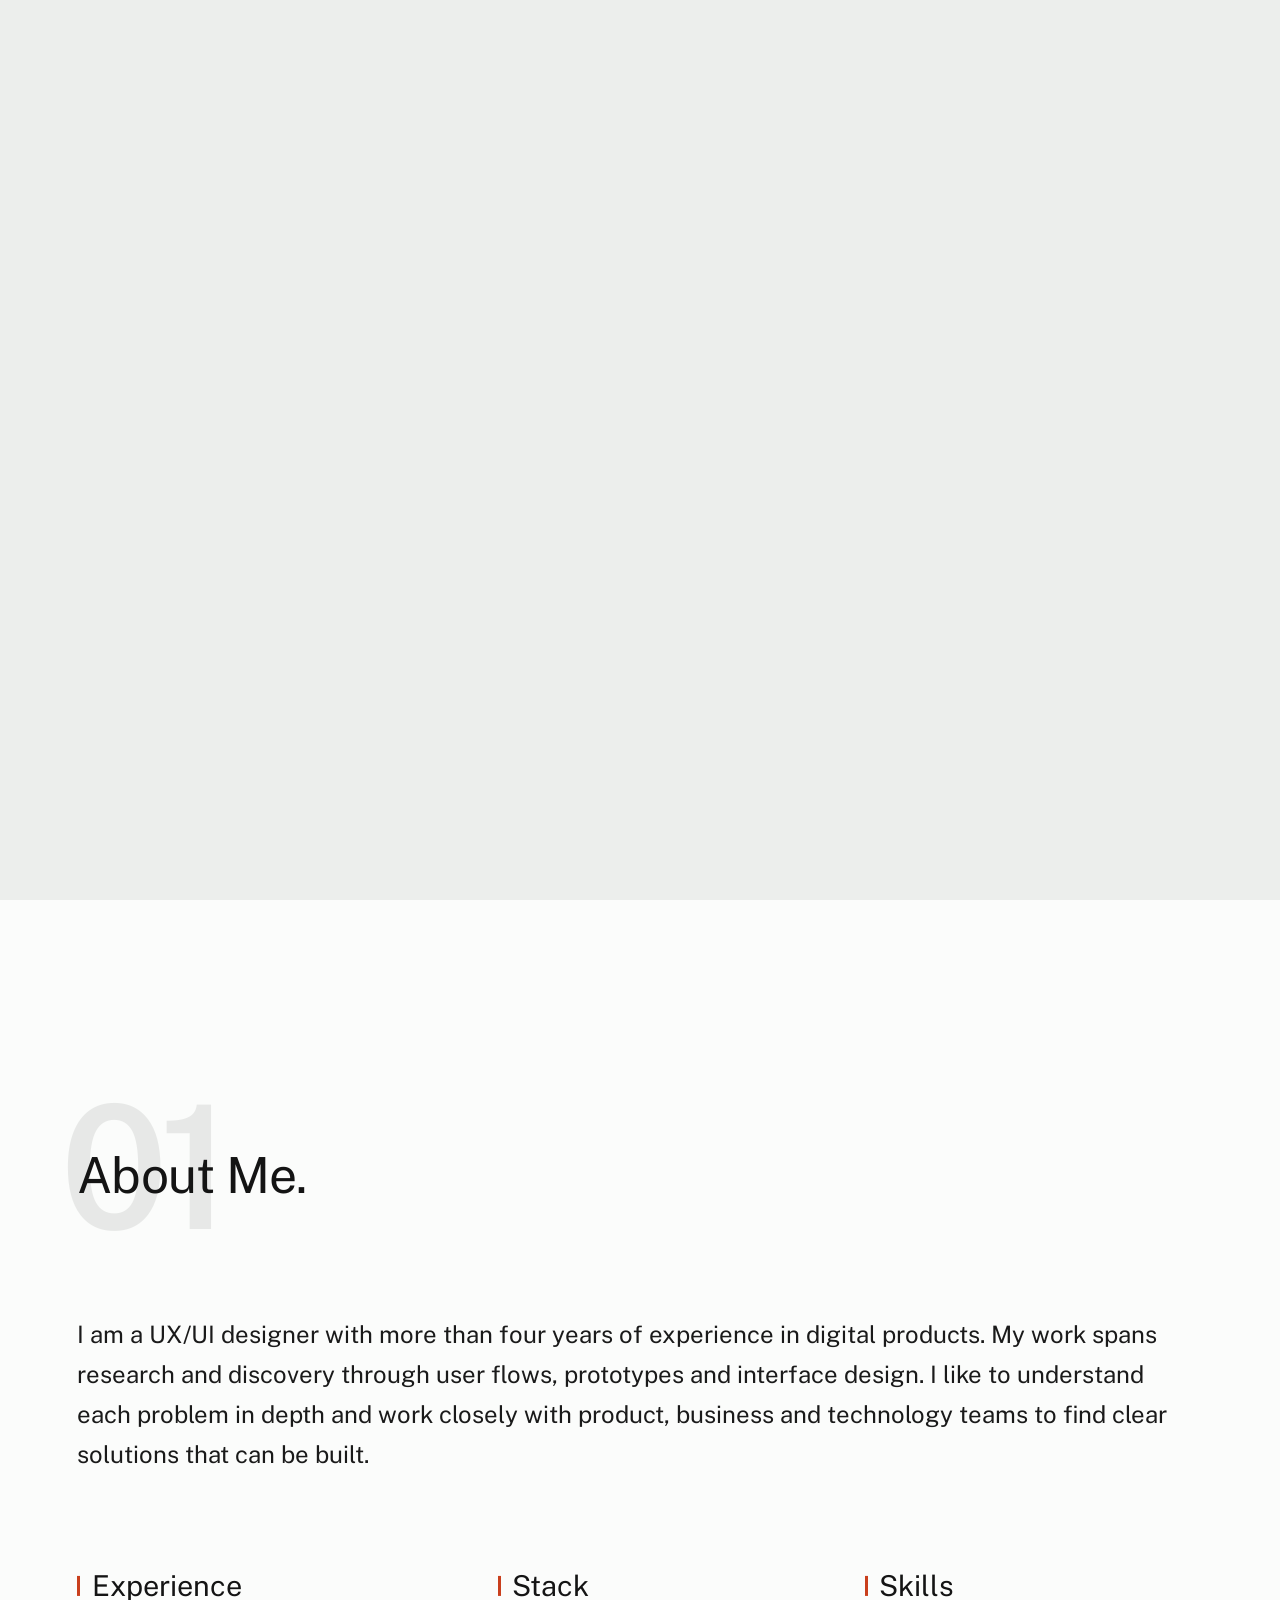
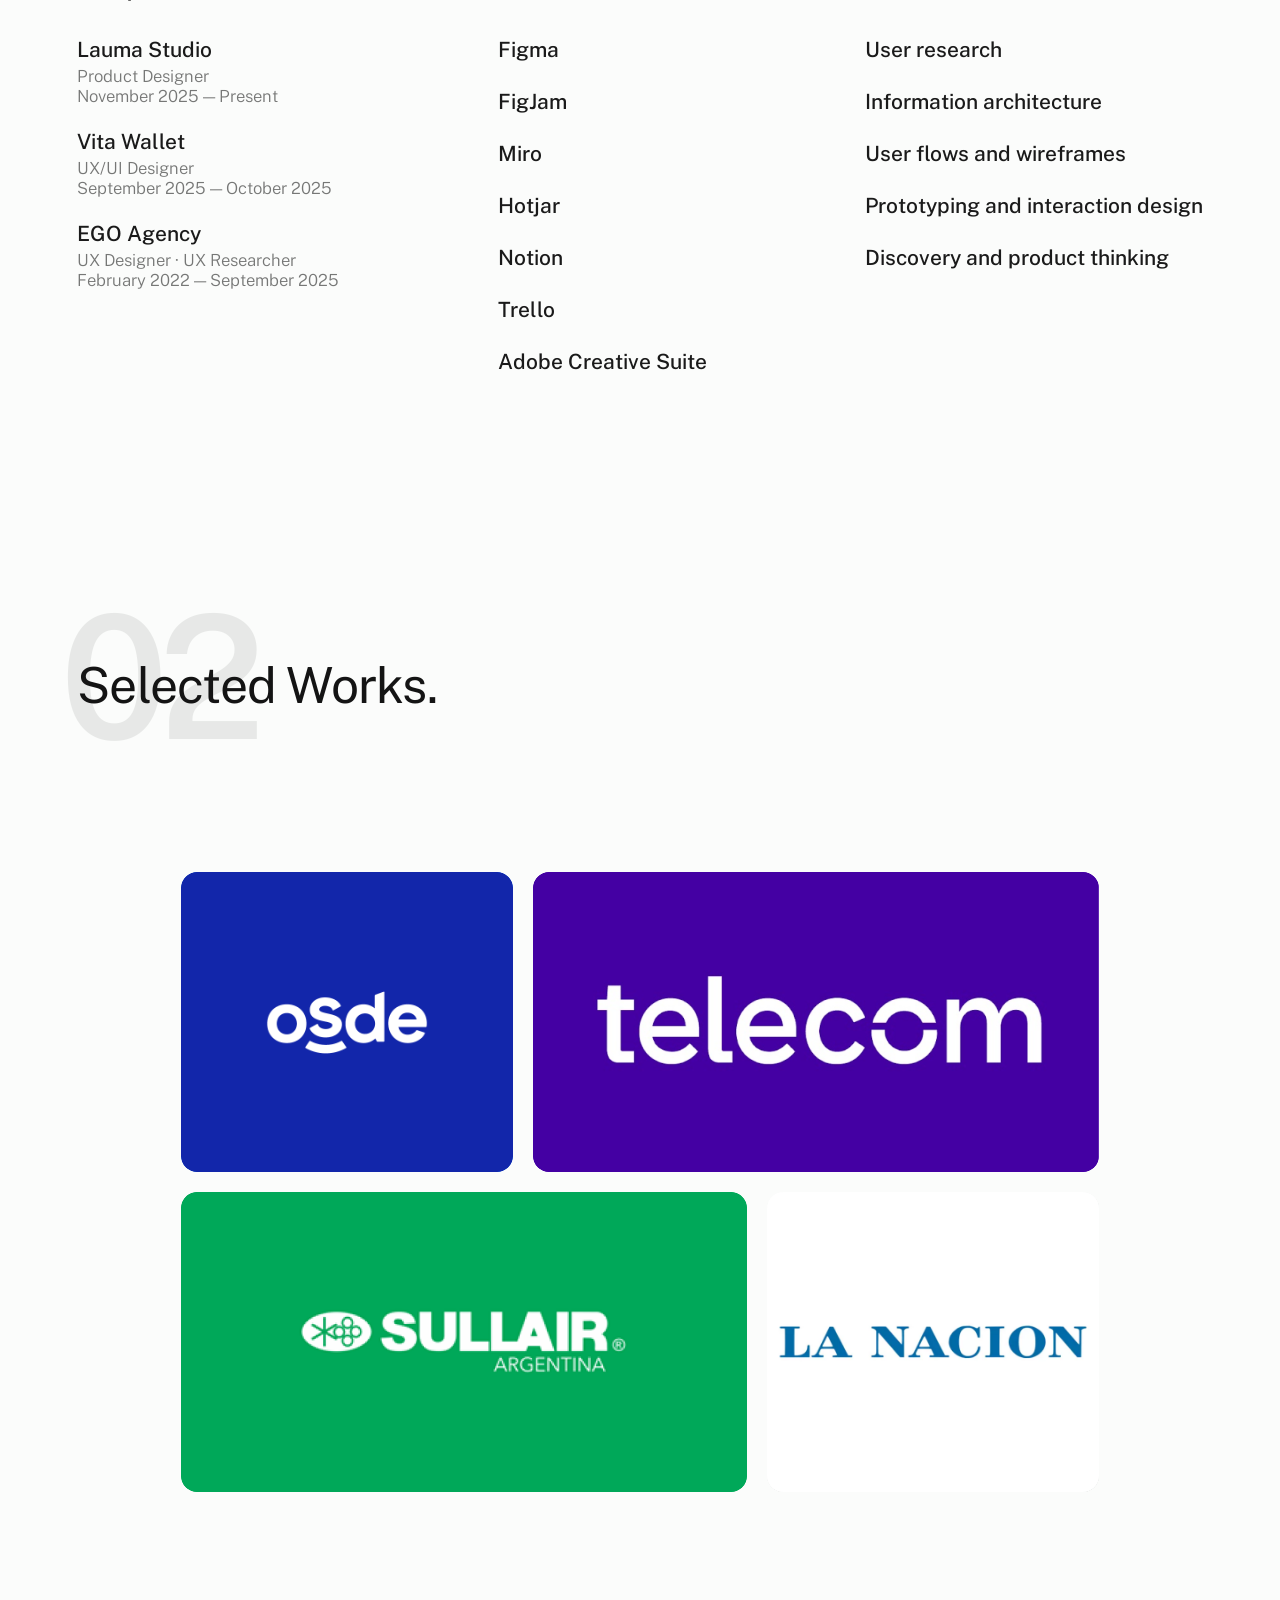
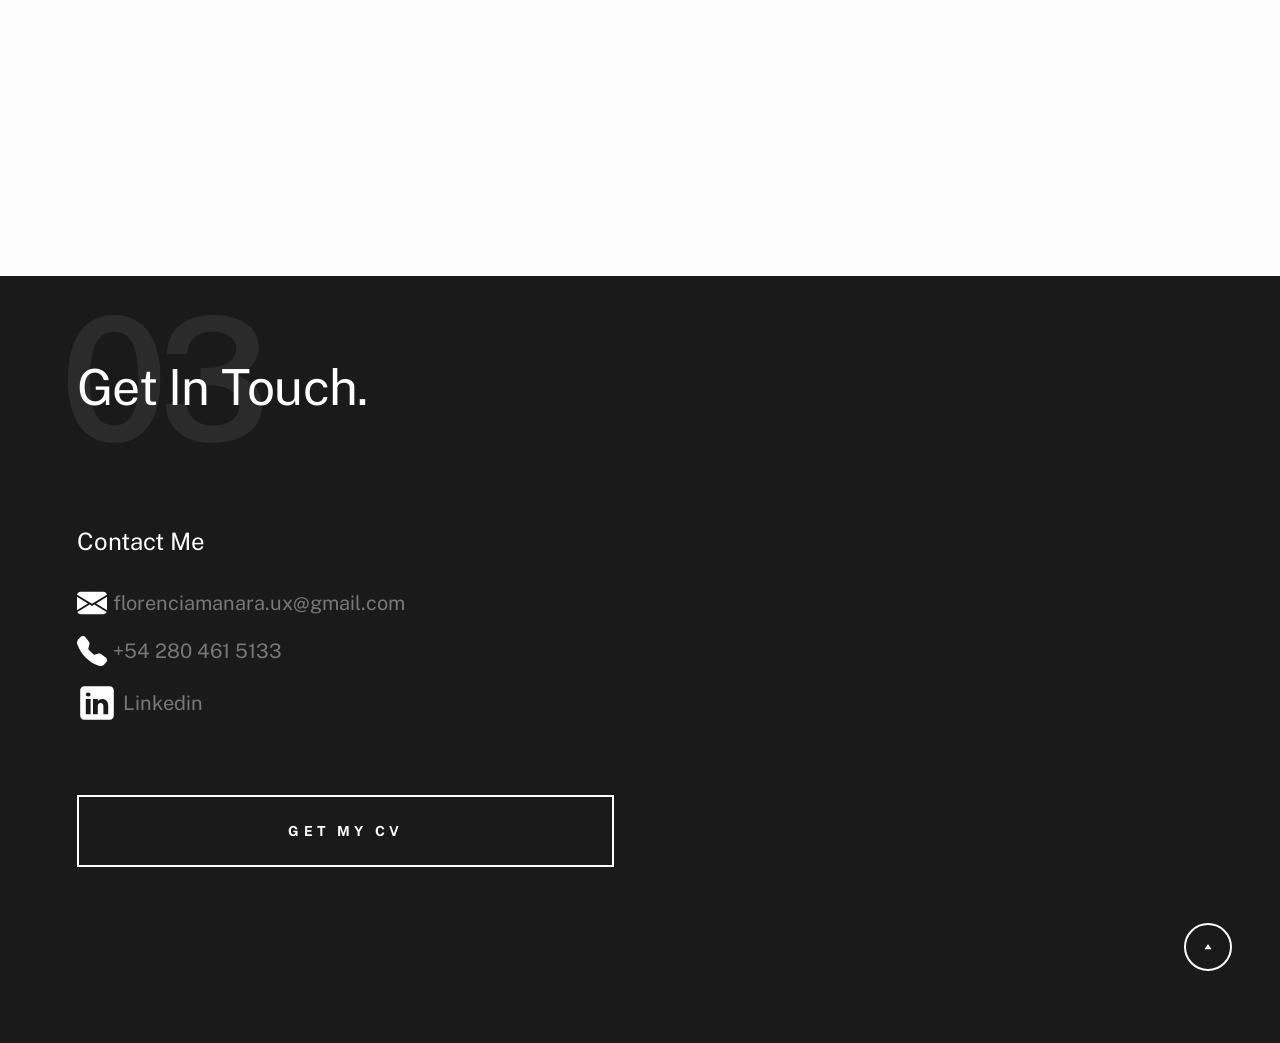
==== commit be47a3c1: "Update portfolio experience and resume" ====
--- a/index-en.html
+++ b/index-en.html
@@ -169,7 +169,7 @@
             <!-- end section-header -->
 
             <p class="attention-getter">
-              I am a UX/UI Designer and UX Researcher with more than four years of experience in digital products and services. I combine research, analysis and design to understand complex problems, validate decisions and turn user and business needs into clear, accessible experiences. I enjoy collaborating with cross-functional teams and supporting projects from discovery through prototyping and visual definition.
+              I am a UX/UI designer with more than four years of experience in digital products. My work spans research and discovery through user flows, prototypes and interface design. I like to understand each problem in depth and work closely with product, business and technology teams to find clear solutions that can be built.
             </p>
 
             <div class="grid-list-items s-about__blocks list_items_skills">
@@ -177,13 +177,19 @@
                 <h4 class="s-about__block-title">Experience</h4>
                 <ul class="s-about__list">
                   <li>
+                    Lauma Studio
+                    <span>Product Designer</span>
+                    <span>November 2025 — Present</span>
+                  </li>
+                  <li>
+                    Vita Wallet
+                    <span>UX/UI Designer</span>
+                    <span>September 2025 — October 2025</span>
+                  </li>
+                  <li>
                     EGO Agency
-                    <span>UX Researcher and UX/UI Designer</span>
+                    <span>UX Designer · UX Researcher</span>
                     <span>February 2022 — September 2025</span>
-                  </li>
-                  <li>
-                    Coderhouse
-                    <span>UX/UI Designer Freelance</span>
                   </li>
                 </ul>
               </div>
@@ -193,11 +199,12 @@
 
                 <ul class="s-about__list">
                   <li>Figma</li>
+                  <li>FigJam</li>
                   <li>Miro</li>
+                  <li>Hotjar</li>
                   <li>Notion</li>
-                  <li>ChatGPT</li>
-                  <li>Slack</li>
-                  <li>Discord</li>
+                  <li>Trello</li>
+                  <li>Adobe Creative Suite</li>
                 </ul>
               </div>
 
@@ -205,11 +212,11 @@
                 <h4 class="s-about__block-title">Skills</h4>
 
                 <ul class="s-about__list">
-                  <li>UI/UX Design</li>
-                  <li>Wireframing</li>
-                  <li>Prototyping</li>
-                  <li>Illustration</li>
-                  <li>Visual Design</li>
+                  <li>User research</li>
+                  <li>Information architecture</li>
+                  <li>User flows and wireframes</li>
+                  <li>Prototyping and interaction design</li>
+                  <li>Discovery and product thinking</li>
                 </ul>
               </div>
               <!--end s-about__block -->
